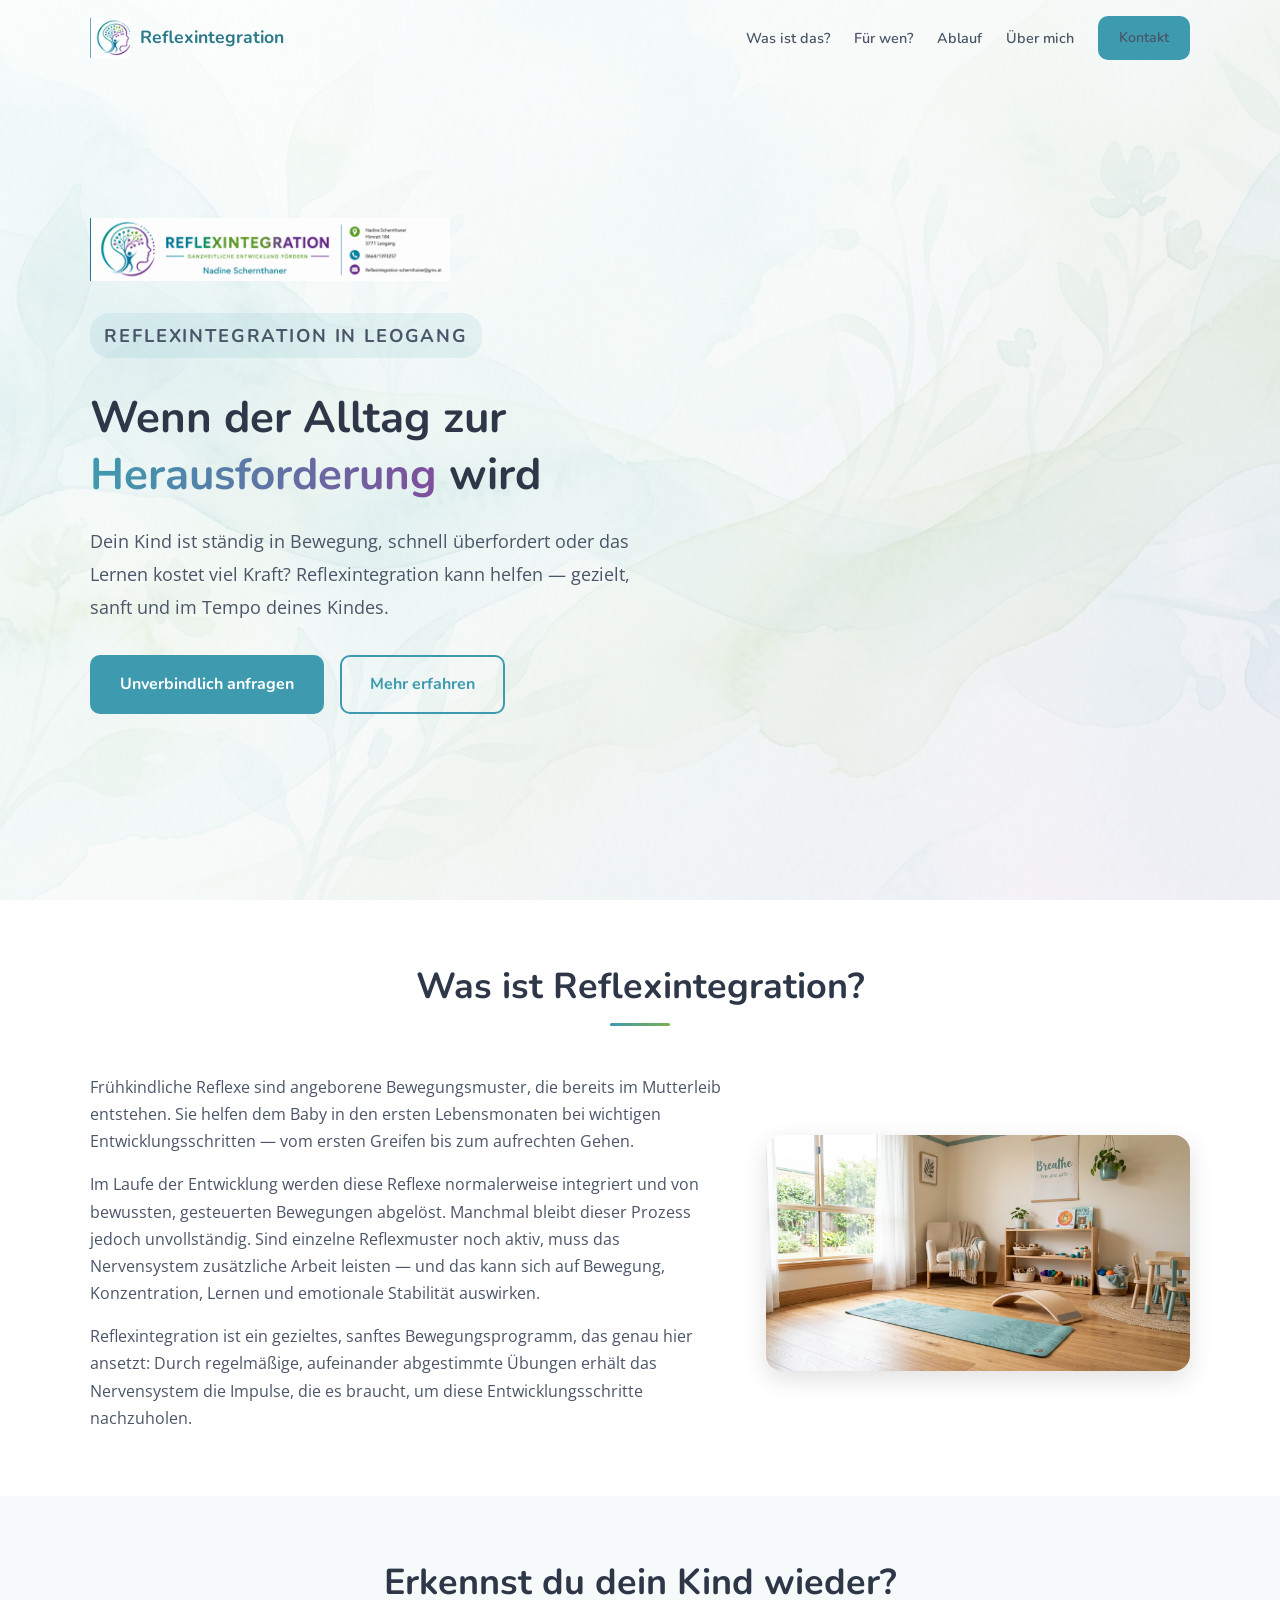
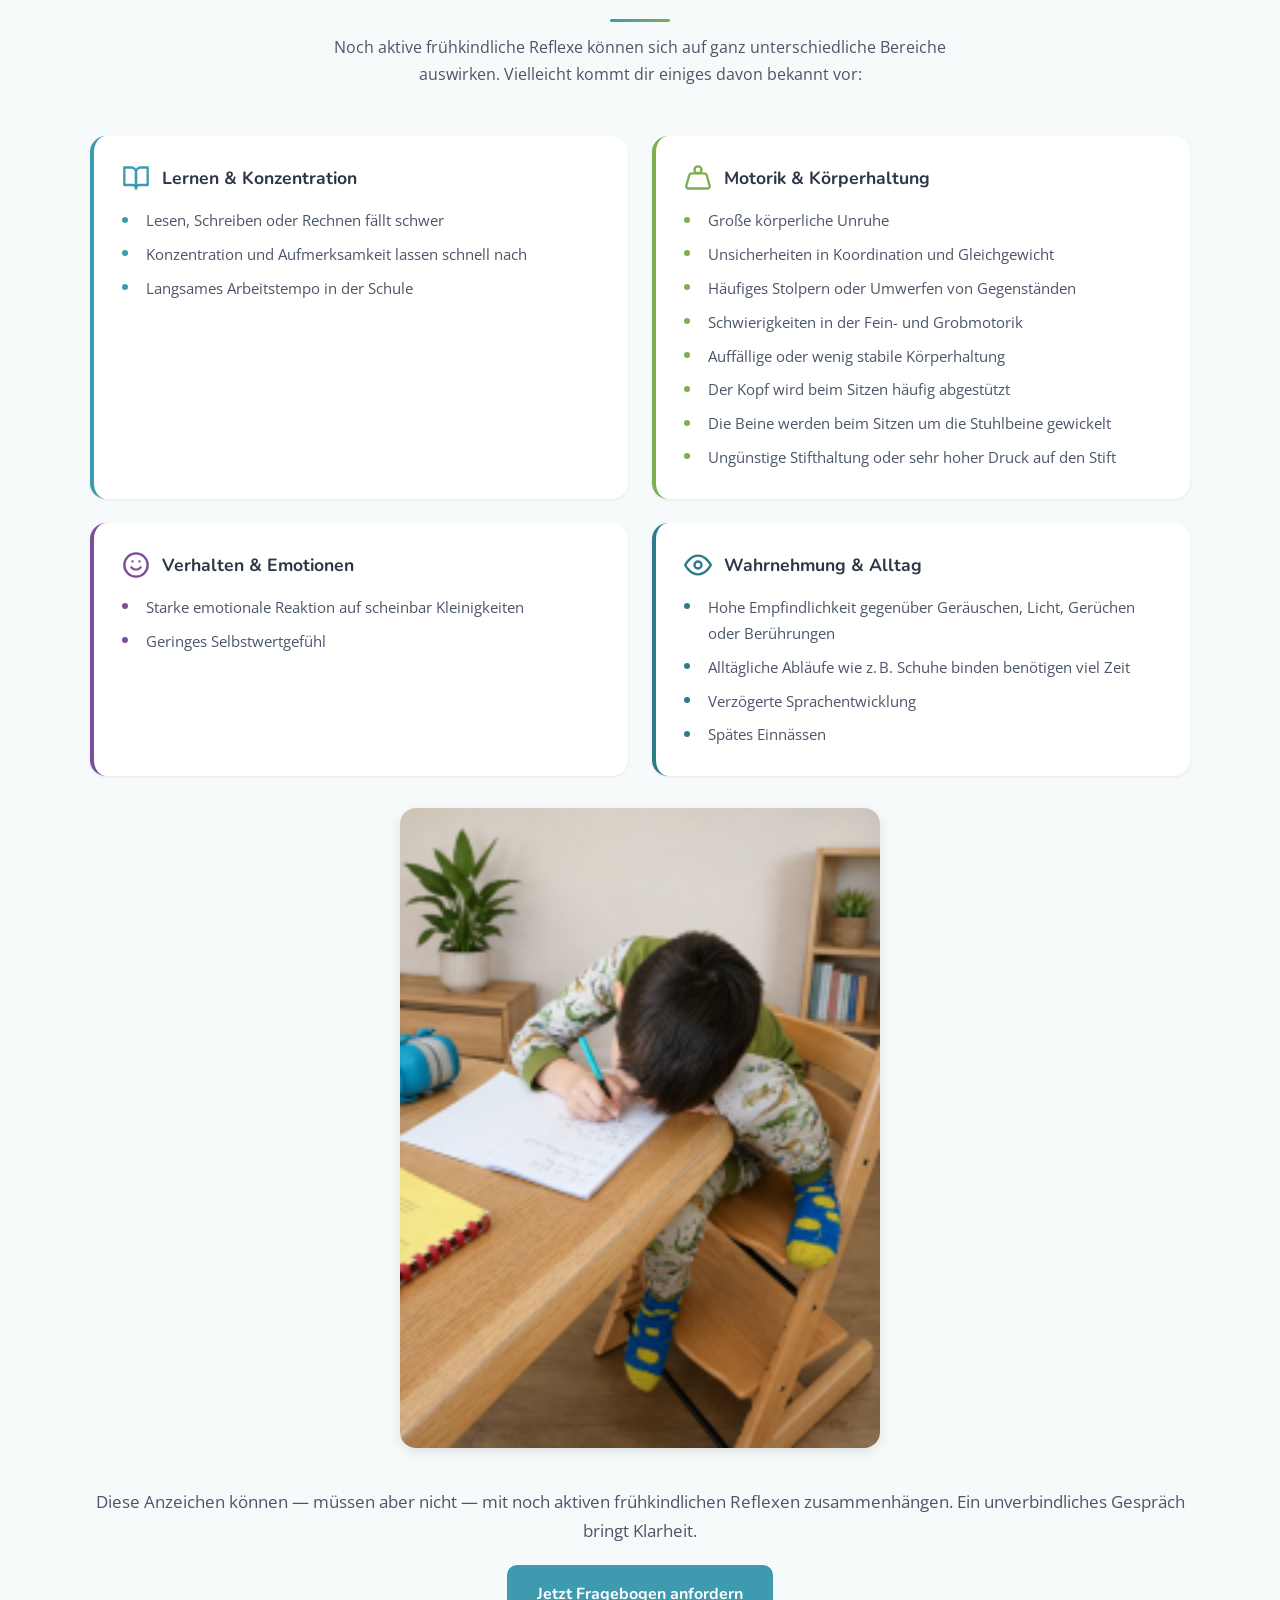
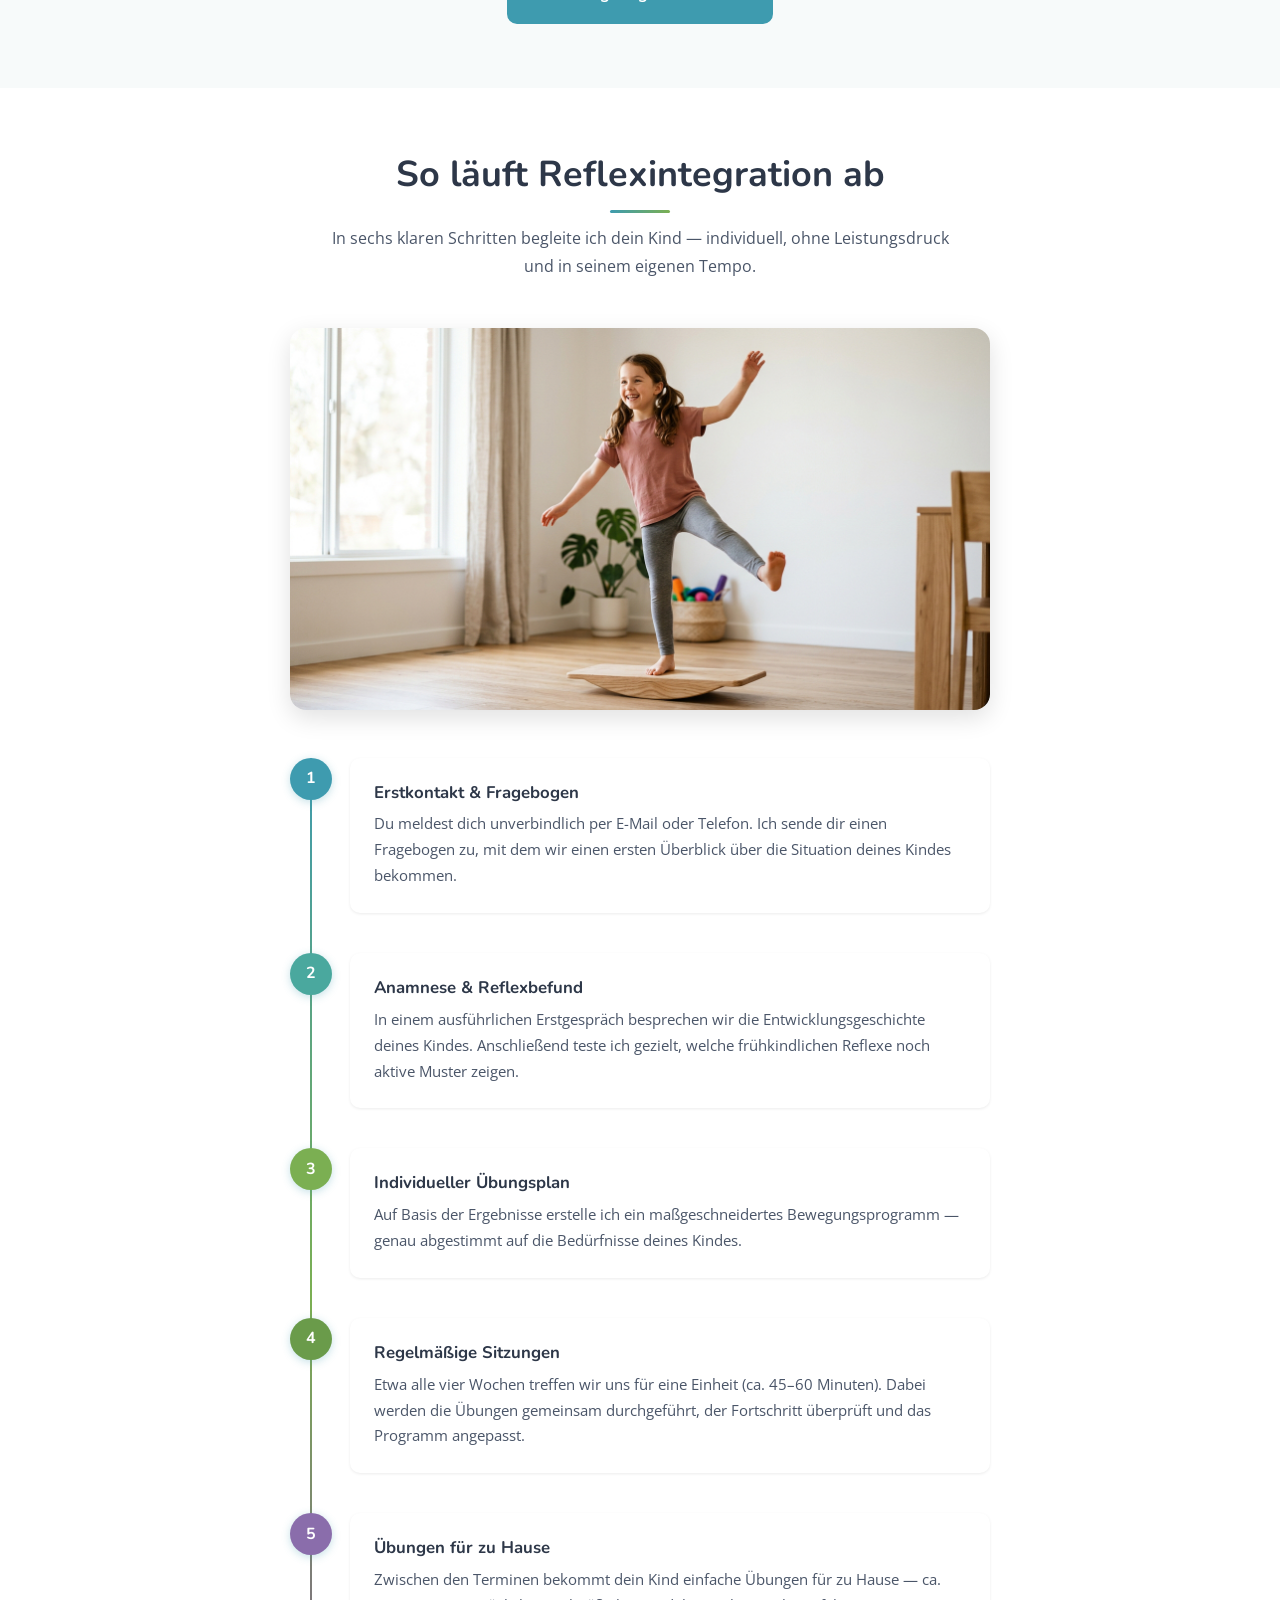
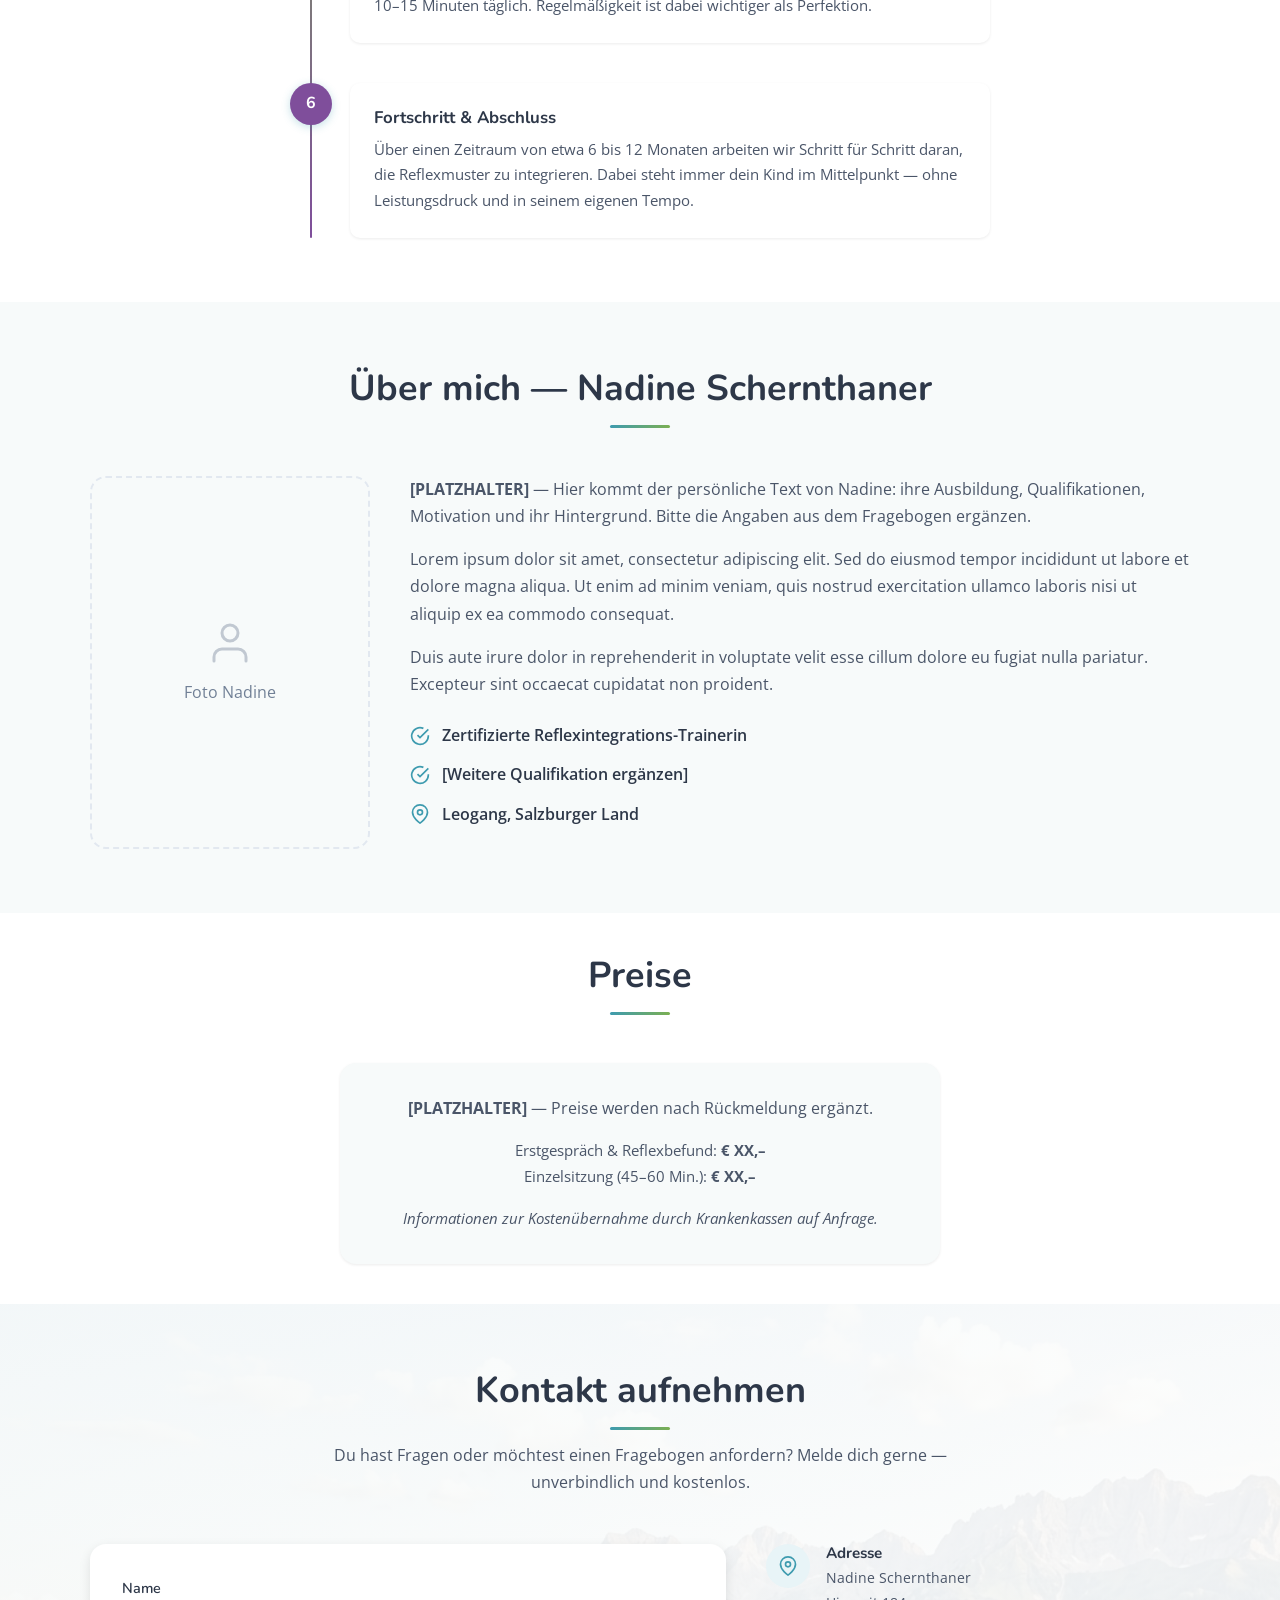
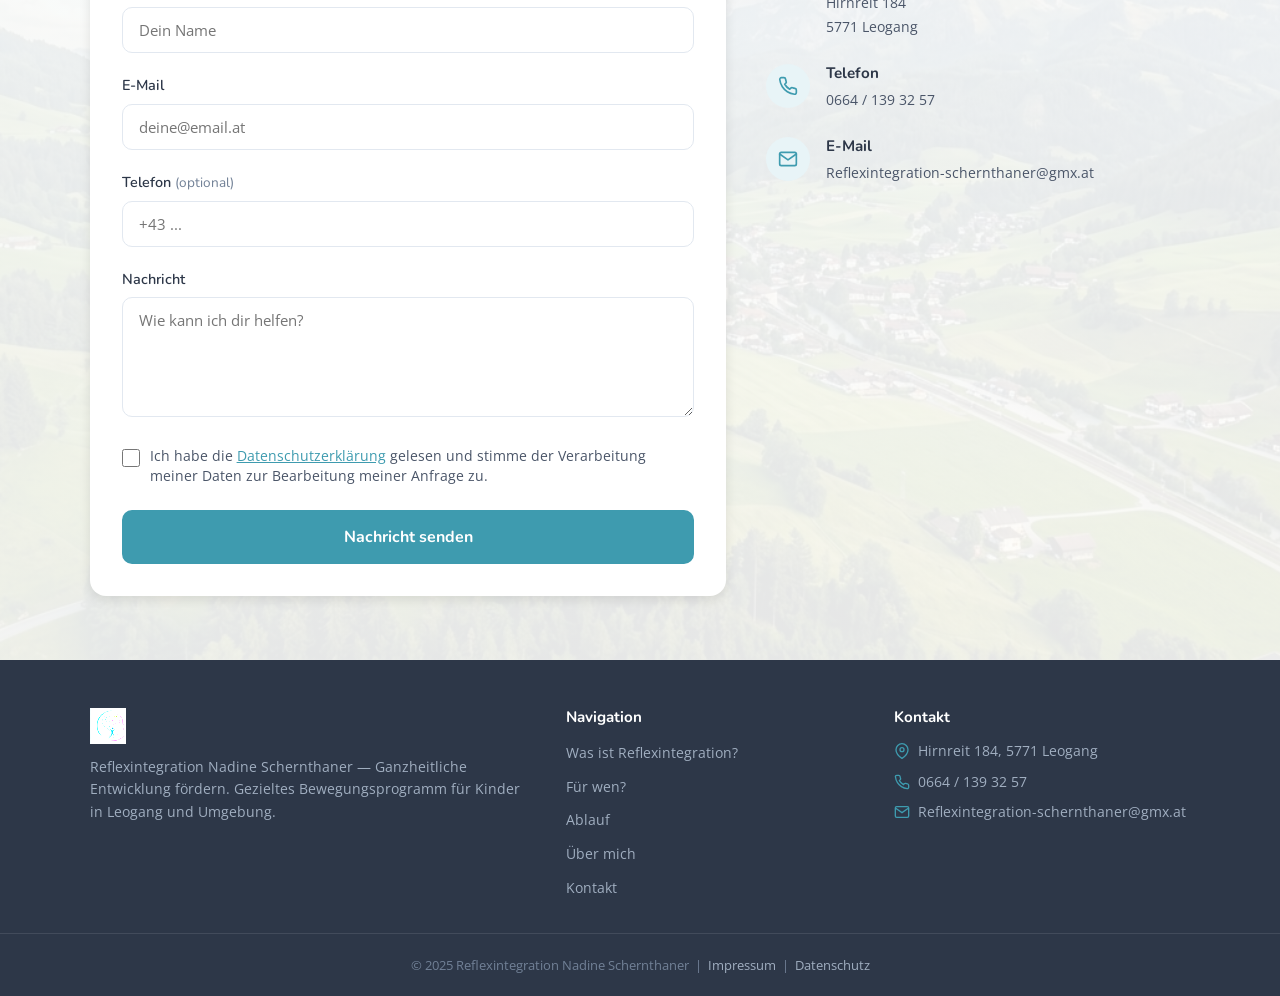
==== index.html @ 43565fc6 "Initial commit: Reflexintegration landing page Static one-page site for Nadine Schernthaner's Reflex" ====
<!DOCTYPE html>
<html lang="de">
<head>
  <meta charset="UTF-8">
  <meta name="viewport" content="width=device-width, initial-scale=1.0">
  <title>Reflexintegration Leogang — Nadine Schernthaner | Ganzheitliche Entwicklung fördern</title>
  <meta name="description" content="Reflexintegration in Leogang bei Nadine Schernthaner. Gezieltes Bewegungsprogramm für Kinder mit Lern- und Konzentrationsschwierigkeiten. Jetzt unverbindlich anfragen.">
  <meta name="robots" content="index, follow">
  <link rel="canonical" href="https://www.reflexintegration-schernthaner.at/">

  <!-- Open Graph -->
  <meta property="og:title" content="Reflexintegration Leogang — Nadine Schernthaner">
  <meta property="og:description" content="Gezieltes Bewegungsprogramm für Kinder mit Lern- und Konzentrationsschwierigkeiten in Leogang, Salzburger Land.">
  <meta property="og:type" content="website">
  <meta property="og:url" content="https://www.reflexintegration-schernthaner.at/">
  <meta property="og:image" content="https://www.reflexintegration-schernthaner.at/images/logo-banner.png">
  <meta property="og:locale" content="de_AT">

  <!-- Favicons -->
  <link rel="icon" type="image/png" sizes="32x32" href="images/favicon-32x32.png">
  <link rel="icon" type="image/png" sizes="16x16" href="images/favicon-16x16.png">
  <link rel="apple-touch-icon" sizes="180x180" href="images/apple-touch-icon.png">

  <!-- Fonts -->
  <link rel="preconnect" href="https://fonts.googleapis.com">
  <link rel="preconnect" href="https://fonts.gstatic.com" crossorigin>
  <link rel="stylesheet" href="https://fonts.googleapis.com/css2?family=Nunito:wght@400;600;700&family=Open+Sans:wght@400;600&display=swap">

  <!-- Styles -->
  <link rel="stylesheet" href="css/styles.css">

  <!-- Schema.org -->
  <script type="application/ld+json">
  {
    "@context": "https://schema.org",
    "@type": "HealthAndBeautyBusiness",
    "name": "Reflexintegration Nadine Schernthaner",
    "description": "Reflexintegration — gezieltes Bewegungsprogramm für Kinder mit Lern- und Konzentrationsschwierigkeiten in Leogang, Salzburger Land.",
    "url": "https://www.reflexintegration-schernthaner.at",
    "telephone": "+436641393257",
    "email": "Reflexintegration-schernthaner@gmx.at",
    "address": {
      "@type": "PostalAddress",
      "streetAddress": "Hirnreit 184",
      "addressLocality": "Leogang",
      "postalCode": "5771",
      "addressCountry": "AT"
    },
    "areaServed": {
      "@type": "GeoCircle",
      "geoMidpoint": {
        "@type": "GeoCoordinates",
        "latitude": 47.4333,
        "longitude": 12.7667
      },
      "geoRadius": "50000"
    },
    "priceRange": "€€"
  }
  </script>
</head>
<body>

  <!-- ======== Navigation ======== -->
  <nav class="navbar" role="navigation" aria-label="Hauptnavigation">
    <div class="container">
      <a href="#" class="nav-brand" aria-label="Startseite">
        <img src="images/logo-icon.png" alt="Reflexintegration Logo" width="40" height="40">
        <span>Reflexintegration</span>
      </a>
      <ul class="nav-links">
        <li><a href="#was-ist-reflexintegration">Was ist das?</a></li>
        <li><a href="#fuer-wen">Für wen?</a></li>
        <li><a href="#ablauf">Ablauf</a></li>
        <li><a href="#ueber-mich">Über mich</a></li>
        <li><a href="#kontakt" class="btn btn-primary" style="padding:0.5rem 1.2rem;font-size:0.88rem;">Kontakt</a></li>
      </ul>
      <button class="nav-toggle" aria-label="Menü öffnen" aria-expanded="false">
        <span></span><span></span><span></span>
      </button>
    </div>
  </nav>

  <!-- Mobile Menu Overlay -->
  <div class="mobile-menu" role="dialog" aria-label="Mobile Navigation">
    <a href="#was-ist-reflexintegration">Was ist Reflexintegration?</a>
    <a href="#fuer-wen">Für wen?</a>
    <a href="#ablauf">Ablauf</a>
    <a href="#ueber-mich">Über mich</a>
    <a href="#kontakt">Kontakt</a>
  </div>

  <!-- ======== Hero ======== -->
  <section class="hero" id="hero" style="background-image:url('images/hero-background.jfif');">
    <div class="container">
      <div class="hero-content">
        <img src="images/logo-banner.png" alt="Reflexintegration Nadine Schernthaner — Ganzheitliche Entwicklung fördern" class="hero-logo" width="360" height="63">
        <p class="hero-tagline">Reflexintegration in Leogang</p>
        <h1>Wenn der Alltag zur <span>Herausforderung</span> wird</h1>
        <p>Dein Kind ist ständig in Bewegung, schnell überfordert oder das Lernen kostet viel Kraft? Reflexintegration kann helfen — gezielt, sanft und im Tempo deines Kindes.</p>
        <div class="hero-buttons">
          <a href="#kontakt" class="btn btn-primary">Unverbindlich anfragen</a>
          <a href="#was-ist-reflexintegration" class="btn btn-outline">Mehr erfahren</a>
        </div>
      </div>
    </div>
  </section>

  <main>

    <!-- ======== Was ist Reflexintegration ======== -->
    <section class="section" id="was-ist-reflexintegration">
      <div class="container">
        <div class="section-header reveal">
          <h2>Was ist Reflexintegration?</h2>
        </div>
        <div class="what-is-grid">
          <div class="what-is-text reveal">
            <p>Frühkindliche Reflexe sind angeborene Bewegungsmuster, die bereits im Mutterleib entstehen. Sie helfen dem Baby in den ersten Lebensmonaten bei wichtigen Entwicklungsschritten — vom ersten Greifen bis zum aufrechten Gehen.</p>
            <p>Im Laufe der Entwicklung werden diese Reflexe normalerweise integriert und von bewussten, gesteuerten Bewegungen abgelöst. Manchmal bleibt dieser Prozess jedoch unvollständig. Sind einzelne Reflexmuster noch aktiv, muss das Nervensystem zusätzliche Arbeit leisten — und das kann sich auf Bewegung, Konzentration, Lernen und emotionale Stabilität auswirken.</p>
            <p>Reflexintegration ist ein gezieltes, sanftes Bewegungsprogramm, das genau hier ansetzt: Durch regelmäßige, aufeinander abgestimmte Übungen erhält das Nervensystem die Impulse, die es braucht, um diese Entwicklungsschritte nachzuholen.</p>
          </div>
          <div class="what-is-image reveal">
            <img src="images/what-is-rit.jfif" alt="Helle, ruhige Therapieumgebung — Reflexintegration unterstützt die kindliche Entwicklung durch gezielte Bewegungsübungen" loading="lazy">
          </div>
        </div>
      </div>
    </section>

    <!-- ======== Für wen ======== -->
    <section class="section section-alt" id="fuer-wen">
      <div class="container">
        <div class="section-header reveal">
          <h2>Erkennst du dein Kind wieder?</h2>
          <p>Noch aktive frühkindliche Reflexe können sich auf ganz unterschiedliche Bereiche auswirken. Vielleicht kommt dir einiges davon bekannt vor:</p>
        </div>

        <div class="symptom-categories">

          <!-- Lernen & Konzentration -->
          <div class="symptom-card reveal">
            <div class="symptom-card-header">
              <svg viewBox="0 0 24 24" fill="none" stroke="currentColor" stroke-width="2" stroke-linecap="round" stroke-linejoin="round" style="color:var(--clr-teal)"><path d="M2 3h6a4 4 0 0 1 4 4v14a3 3 0 0 0-3-3H2z"/><path d="M22 3h-6a4 4 0 0 0-4 4v14a3 3 0 0 1 3-3h7z"/></svg>
              <h3>Lernen &amp; Konzentration</h3>
            </div>
            <ul class="symptom-list">
              <li>Lesen, Schreiben oder Rechnen fällt schwer</li>
              <li>Konzentration und Aufmerksamkeit lassen schnell nach</li>
              <li>Langsames Arbeitstempo in der Schule</li>
            </ul>
          </div>

          <!-- Motorik & Körperhaltung -->
          <div class="symptom-card reveal">
            <div class="symptom-card-header">
              <svg viewBox="0 0 24 24" fill="none" stroke="currentColor" stroke-width="2" stroke-linecap="round" stroke-linejoin="round" style="color:var(--clr-green)"><circle cx="12" cy="5" r="3"/><path d="M6.5 8a2 2 0 0 0-1.905 1.46L2.1 18.23A2 2 0 0 0 4 21h16a2 2 0 0 0 1.9-2.77l-2.49-8.77A2 2 0 0 0 17.5 8z"/></svg>
              <h3>Motorik &amp; Körperhaltung</h3>
            </div>
            <ul class="symptom-list">
              <li>Große körperliche Unruhe</li>
              <li>Unsicherheiten in Koordination und Gleichgewicht</li>
              <li>Häufiges Stolpern oder Umwerfen von Gegenständen</li>
              <li>Schwierigkeiten in der Fein- und Grobmotorik</li>
              <li>Auffällige oder wenig stabile Körperhaltung</li>
              <li>Der Kopf wird beim Sitzen häufig abgestützt</li>
              <li>Die Beine werden beim Sitzen um die Stuhlbeine gewickelt</li>
              <li>Ungünstige Stifthaltung oder sehr hoher Druck auf den Stift</li>
            </ul>
          </div>

          <!-- Verhalten & Emotionen -->
          <div class="symptom-card reveal">
            <div class="symptom-card-header">
              <svg viewBox="0 0 24 24" fill="none" stroke="currentColor" stroke-width="2" stroke-linecap="round" stroke-linejoin="round" style="color:var(--clr-purple)"><circle cx="12" cy="12" r="10"/><path d="M8 14s1.5 2 4 2 4-2 4-2"/><line x1="9" y1="9" x2="9.01" y2="9"/><line x1="15" y1="9" x2="15.01" y2="9"/></svg>
              <h3>Verhalten &amp; Emotionen</h3>
            </div>
            <ul class="symptom-list">
              <li>Starke emotionale Reaktion auf scheinbar Kleinigkeiten</li>
              <li>Geringes Selbstwertgefühl</li>
            </ul>
          </div>

          <!-- Wahrnehmung & Alltag -->
          <div class="symptom-card reveal">
            <div class="symptom-card-header">
              <svg viewBox="0 0 24 24" fill="none" stroke="currentColor" stroke-width="2" stroke-linecap="round" stroke-linejoin="round" style="color:var(--clr-teal-dark)"><path d="M1 12s4-8 11-8 11 8 11 8-4 8-11 8-11-8-11-8z"/><circle cx="12" cy="12" r="3"/></svg>
              <h3>Wahrnehmung &amp; Alltag</h3>
            </div>
            <ul class="symptom-list">
              <li>Hohe Empfindlichkeit gegenüber Geräuschen, Licht, Gerüchen oder Berührungen</li>
              <li>Alltägliche Abläufe wie z.&thinsp;B. Schuhe binden benötigen viel Zeit</li>
              <li>Verzögerte Sprachentwicklung</li>
              <li>Spätes Einnässen</li>
            </ul>
          </div>

        </div>

        <div class="fuer-wen-image reveal">
          <img src="images/kind-schreibtisch-konzentration.png" alt="Kind beugt sich tief über die Schulaufgaben am Schreibtisch — mögliches Zeichen für noch aktive frühkindliche Reflexe" width="480" height="640" loading="lazy">
        </div>

        <div class="fuer-wen-cta reveal">
          <p>Diese Anzeichen können — müssen aber nicht — mit noch aktiven frühkindlichen Reflexen zusammenhängen. Ein unverbindliches Gespräch bringt Klarheit.</p>
          <a href="#kontakt" class="btn btn-primary">Jetzt Fragebogen anfordern</a>
        </div>

      </div>
    </section>

    <!-- ======== Ablauf ======== -->
    <section class="section" id="ablauf">
      <div class="container">
        <div class="section-header reveal">
          <h2>So läuft Reflexintegration ab</h2>
          <p>In sechs klaren Schritten begleite ich dein Kind — individuell, ohne Leistungsdruck und in seinem eigenen Tempo.</p>
        </div>

        <div class="ablauf-image reveal">
          <img src="images/process.jfif" alt="Kind bei einer Bewegungsübung — Reflexintegration arbeitet mit gezielten, sanften Übungen" loading="lazy">
        </div>

        <div class="timeline">

          <div class="timeline-step reveal">
            <div class="timeline-number">1</div>
            <div class="timeline-content">
              <h3>Erstkontakt &amp; Fragebogen</h3>
              <p>Du meldest dich unverbindlich per E-Mail oder Telefon. Ich sende dir einen Fragebogen zu, mit dem wir einen ersten Überblick über die Situation deines Kindes bekommen.</p>
            </div>
          </div>

          <div class="timeline-step reveal">
            <div class="timeline-number">2</div>
            <div class="timeline-content">
              <h3>Anamnese &amp; Reflexbefund</h3>
              <p>In einem ausführlichen Erstgespräch besprechen wir die Entwicklungsgeschichte deines Kindes. Anschließend teste ich gezielt, welche frühkindlichen Reflexe noch aktive Muster zeigen.</p>
            </div>
          </div>

          <div class="timeline-step reveal">
            <div class="timeline-number">3</div>
            <div class="timeline-content">
              <h3>Individueller Übungsplan</h3>
              <p>Auf Basis der Ergebnisse erstelle ich ein maßgeschneidertes Bewegungsprogramm — genau abgestimmt auf die Bedürfnisse deines Kindes.</p>
            </div>
          </div>

          <div class="timeline-step reveal">
            <div class="timeline-number">4</div>
            <div class="timeline-content">
              <h3>Regelmäßige Sitzungen</h3>
              <p>Etwa alle vier Wochen treffen wir uns für eine Einheit (ca. 45–60 Minuten). Dabei werden die Übungen gemeinsam durchgeführt, der Fortschritt überprüft und das Programm angepasst.</p>
            </div>
          </div>

          <div class="timeline-step reveal">
            <div class="timeline-number">5</div>
            <div class="timeline-content">
              <h3>Übungen für zu Hause</h3>
              <p>Zwischen den Terminen bekommt dein Kind einfache Übungen für zu Hause — ca. 10–15 Minuten täglich. Regelmäßigkeit ist dabei wichtiger als Perfektion.</p>
            </div>
          </div>

          <div class="timeline-step reveal">
            <div class="timeline-number">6</div>
            <div class="timeline-content">
              <h3>Fortschritt &amp; Abschluss</h3>
              <p>Über einen Zeitraum von etwa 6 bis 12 Monaten arbeiten wir Schritt für Schritt daran, die Reflexmuster zu integrieren. Dabei steht immer dein Kind im Mittelpunkt — ohne Leistungsdruck und in seinem eigenen Tempo.</p>
            </div>
          </div>

        </div>
      </div>
    </section>

    <!-- ======== Über mich ======== -->
    <section class="section section-alt" id="ueber-mich">
      <div class="container">
        <div class="section-header reveal">
          <h2>Über mich — Nadine Schernthaner</h2>
        </div>
        <div class="about-grid">
          <div class="about-photo-placeholder reveal">
            <svg viewBox="0 0 24 24" fill="none" stroke="currentColor" stroke-width="1.5" stroke-linecap="round" stroke-linejoin="round"><path d="M20 21v-2a4 4 0 0 0-4-4H8a4 4 0 0 0-4 4v2"/><circle cx="12" cy="7" r="4"/></svg>
            <span>Foto Nadine</span>
          </div>
          <div class="about-text reveal">
            <p><strong>[PLATZHALTER]</strong> — Hier kommt der persönliche Text von Nadine: ihre Ausbildung, Qualifikationen, Motivation und ihr Hintergrund. Bitte die Angaben aus dem Fragebogen ergänzen.</p>
            <p>Lorem ipsum dolor sit amet, consectetur adipiscing elit. Sed do eiusmod tempor incididunt ut labore et dolore magna aliqua. Ut enim ad minim veniam, quis nostrud exercitation ullamco laboris nisi ut aliquip ex ea commodo consequat.</p>
            <p>Duis aute irure dolor in reprehenderit in voluptate velit esse cillum dolore eu fugiat nulla pariatur. Excepteur sint occaecat cupidatat non proident.</p>
            <ul class="about-credentials">
              <li>
                <svg viewBox="0 0 24 24" fill="none" stroke="currentColor" stroke-width="2"><path d="M22 11.08V12a10 10 0 1 1-5.93-9.14"/><polyline points="22 4 12 14.01 9 11.01"/></svg>
                Zertifizierte Reflexintegrations-Trainerin
              </li>
              <li>
                <svg viewBox="0 0 24 24" fill="none" stroke="currentColor" stroke-width="2"><path d="M22 11.08V12a10 10 0 1 1-5.93-9.14"/><polyline points="22 4 12 14.01 9 11.01"/></svg>
                [Weitere Qualifikation ergänzen]
              </li>
              <li>
                <svg viewBox="0 0 24 24" fill="none" stroke="currentColor" stroke-width="2"><path d="M21 10c0 7-9 13-9 13s-9-6-9-13a9 9 0 0 1 18 0z"/><circle cx="12" cy="10" r="3"/></svg>
                Leogang, Salzburger Land
              </li>
            </ul>
          </div>
        </div>
      </div>
    </section>

    <!-- ======== Preise ======== -->
    <section class="section" id="preise" style="padding:2.5rem 0;">
      <div class="container">
        <div class="section-header reveal">
          <h2>Preise</h2>
        </div>
        <div style="max-width:600px;margin:0 auto;text-align:center;" class="reveal">
          <div style="background:var(--clr-bg-alt);border-radius:var(--radius-lg);padding:2rem;box-shadow:var(--shadow-sm);">
            <p style="color:var(--clr-text-muted);margin-bottom:1rem;"><strong>[PLATZHALTER]</strong> — Preise werden nach Rückmeldung ergänzt.</p>
            <p style="color:var(--clr-text-muted);font-size:0.95rem;">Erstgespräch &amp; Reflexbefund: <strong>€ XX,–</strong></p>
            <p style="color:var(--clr-text-muted);font-size:0.95rem;">Einzelsitzung (45–60 Min.): <strong>€ XX,–</strong></p>
            <p style="color:var(--clr-text-muted);font-size:0.95rem;margin-top:1rem;font-style:italic;">Informationen zur Kostenübernahme durch Krankenkassen auf Anfrage.</p>
          </div>
        </div>
      </div>
    </section>

    <!-- ======== Kontakt ======== -->
    <section class="section contact-section" id="kontakt">
      <div class="container">
        <div class="section-header reveal">
          <h2>Kontakt aufnehmen</h2>
          <p>Du hast Fragen oder möchtest einen Fragebogen anfordern? Melde dich gerne — unverbindlich und kostenlos.</p>
        </div>

        <div class="contact-grid">

          <!-- Form -->
          <form id="contact-form" class="contact-form reveal" novalidate>
            <input type="hidden" name="access_key" value="DEIN_ACCESS_KEY_HIER">
            <input type="hidden" name="subject" value="Neue Anfrage über die Website">
            <input type="hidden" name="from_name" value="Reflexintegration Website">
            <input type="checkbox" name="botcheck" style="display:none;">

            <div class="form-group">
              <label for="name">Name</label>
              <input type="text" id="name" name="name" required autocomplete="name" placeholder="Dein Name">
              <div class="error-message"></div>
            </div>

            <div class="form-group">
              <label for="email">E-Mail</label>
              <input type="email" id="email" name="email" required autocomplete="email" placeholder="deine@email.at">
              <div class="error-message"></div>
            </div>

            <div class="form-group">
              <label for="phone">Telefon <span class="optional">(optional)</span></label>
              <input type="tel" id="phone" name="phone" autocomplete="tel" placeholder="+43 ...">
            </div>

            <div class="form-group">
              <label for="message">Nachricht</label>
              <textarea id="message" name="message" required placeholder="Wie kann ich dir helfen?"></textarea>
              <div class="error-message"></div>
            </div>

            <div class="form-checkbox">
              <input type="checkbox" id="consent" name="consent" required>
              <label for="consent">Ich habe die <a href="datenschutz.html" target="_blank">Datenschutzerklärung</a> gelesen und stimme der Verarbeitung meiner Daten zur Bearbeitung meiner Anfrage zu.</label>
            </div>

            <button type="submit" class="btn btn-primary" style="width:100%;justify-content:center;">Nachricht senden</button>
            <div id="form-status" class="form-status"></div>
          </form>

          <!-- Contact Info -->
          <div class="contact-info reveal">
            <div class="contact-info-item">
              <div class="contact-info-icon">
                <svg viewBox="0 0 24 24" fill="none" stroke="currentColor" stroke-width="2" stroke-linecap="round" stroke-linejoin="round"><path d="M21 10c0 7-9 13-9 13s-9-6-9-13a9 9 0 0 1 18 0z"/><circle cx="12" cy="10" r="3"/></svg>
              </div>
              <div>
                <h4>Adresse</h4>
                <p>Nadine Schernthaner<br>Hirnreit 184<br>5771 Leogang</p>
              </div>
            </div>

            <div class="contact-info-item">
              <div class="contact-info-icon">
                <svg viewBox="0 0 24 24" fill="none" stroke="currentColor" stroke-width="2" stroke-linecap="round" stroke-linejoin="round"><path d="M22 16.92v3a2 2 0 0 1-2.18 2 19.79 19.79 0 0 1-8.63-3.07 19.5 19.5 0 0 1-6-6A19.79 19.79 0 0 1 2.12 4.18 2 2 0 0 1 4.11 2h3a2 2 0 0 1 2 1.72c.127.96.361 1.903.7 2.81a2 2 0 0 1-.45 2.11L8.09 9.91a16 16 0 0 0 6 6l1.27-1.27a2 2 0 0 1 2.11-.45c.907.339 1.85.573 2.81.7A2 2 0 0 1 22 16.92z"/></svg>
              </div>
              <div>
                <h4>Telefon</h4>
                <a href="tel:+436641393257">0664 / 139 32 57</a>
              </div>
            </div>

            <div class="contact-info-item">
              <div class="contact-info-icon">
                <svg viewBox="0 0 24 24" fill="none" stroke="currentColor" stroke-width="2" stroke-linecap="round" stroke-linejoin="round"><path d="M4 4h16c1.1 0 2 .9 2 2v12c0 1.1-.9 2-2 2H4c-1.1 0-2-.9-2-2V6c0-1.1.9-2 2-2z"/><polyline points="22,6 12,13 2,6"/></svg>
              </div>
              <div>
                <h4>E-Mail</h4>
                <a href="mailto:Reflexintegration-schernthaner@gmx.at">Reflexintegration-schernthaner@gmx.at</a>
              </div>
            </div>
          </div>

        </div>
      </div>
    </section>

  </main>

  <!-- ======== Footer ======== -->
  <footer class="site-footer">
    <div class="container">
      <div class="footer-grid">

        <div class="footer-brand">
          <img src="images/logo-icon.png" alt="Reflexintegration Logo" width="36" height="36">
          <p>Reflexintegration Nadine Schernthaner — Ganzheitliche Entwicklung fördern. Gezieltes Bewegungsprogramm für Kinder in Leogang und Umgebung.</p>
        </div>

        <div class="footer-col">
          <h4>Navigation</h4>
          <ul class="footer-links">
            <li><a href="#was-ist-reflexintegration">Was ist Reflexintegration?</a></li>
            <li><a href="#fuer-wen">Für wen?</a></li>
            <li><a href="#ablauf">Ablauf</a></li>
            <li><a href="#ueber-mich">Über mich</a></li>
            <li><a href="#kontakt">Kontakt</a></li>
          </ul>
        </div>

        <div class="footer-col">
          <h4>Kontakt</h4>
          <div class="footer-contact-item">
            <svg viewBox="0 0 24 24" fill="none" stroke="currentColor" stroke-width="2"><path d="M21 10c0 7-9 13-9 13s-9-6-9-13a9 9 0 0 1 18 0z"/><circle cx="12" cy="10" r="3"/></svg>
            Hirnreit 184, 5771 Leogang
          </div>
          <div class="footer-contact-item">
            <svg viewBox="0 0 24 24" fill="none" stroke="currentColor" stroke-width="2"><path d="M22 16.92v3a2 2 0 0 1-2.18 2 19.79 19.79 0 0 1-8.63-3.07 19.5 19.5 0 0 1-6-6A19.79 19.79 0 0 1 2.12 4.18 2 2 0 0 1 4.11 2h3a2 2 0 0 1 2 1.72c.127.96.361 1.903.7 2.81a2 2 0 0 1-.45 2.11L8.09 9.91a16 16 0 0 0 6 6l1.27-1.27a2 2 0 0 1 2.11-.45c.907.339 1.85.573 2.81.7A2 2 0 0 1 22 16.92z"/></svg>
            0664 / 139 32 57
          </div>
          <div class="footer-contact-item">
            <svg viewBox="0 0 24 24" fill="none" stroke="currentColor" stroke-width="2"><path d="M4 4h16c1.1 0 2 .9 2 2v12c0 1.1-.9 2-2 2H4c-1.1 0-2-.9-2-2V6c0-1.1.9-2 2-2z"/><polyline points="22,6 12,13 2,6"/></svg>
            Reflexintegration-schernthaner@gmx.at
          </div>
        </div>

      </div>
    </div>
    <div class="footer-bottom">
      <div class="container">
        &copy; 2025 Reflexintegration Nadine Schernthaner &nbsp;|&nbsp;
        <a href="impressum.html">Impressum</a> &nbsp;|&nbsp;
        <a href="datenschutz.html">Datenschutz</a>
      </div>
    </div>
  </footer>

  <script src="js/main.js"></script>
</body>
</html>
---- css/styles.css ----
/* ============================================
   Reflexintegration — Nadine Schernthaner
   Mobile-first responsive stylesheet
   ============================================ */

:root {
  --clr-teal: #3e9baf;
  --clr-teal-dark: #2d7a8a;
  --clr-teal-light: #e8f4f7;
  --clr-green: #7baf52;
  --clr-green-dark: #5f8c3e;
  --clr-green-light: #f0f7e8;
  --clr-purple: #7f4e9b;
  --clr-purple-light: #f3edf7;

  --clr-text: #2d3748;
  --clr-text-muted: #4a5568;
  --clr-text-light: #718096;
  --clr-bg: #ffffff;
  --clr-bg-alt: #f7fafa;
  --clr-bg-warm: #fdfaf6;
  --clr-border: #e2e8f0;

  --ff-heading: 'Nunito', sans-serif;
  --ff-body: 'Open Sans', sans-serif;

  --shadow-sm: 0 1px 3px rgba(0,0,0,0.08);
  --shadow-md: 0 4px 12px rgba(0,0,0,0.1);
  --shadow-lg: 0 8px 24px rgba(0,0,0,0.12);

  --radius: 10px;
  --radius-lg: 16px;
  --transition: 0.3s ease;
}

*,
*::before,
*::after {
  box-sizing: border-box;
  margin: 0;
  padding: 0;
}

html {
  scroll-behavior: smooth;
  scroll-padding-top: 72px;
}

body {
  font-family: var(--ff-body);
  font-size: 1rem;
  line-height: 1.7;
  color: var(--clr-text);
  background: var(--clr-bg);
  -webkit-font-smoothing: antialiased;
}

img {
  max-width: 100%;
  height: auto;
  display: block;
}

a {
  color: var(--clr-teal);
  text-decoration: none;
  transition: color var(--transition);
}

a:hover {
  color: var(--clr-teal-dark);
}

h1, h2, h3, h4 {
  font-family: var(--ff-heading);
  font-weight: 700;
  line-height: 1.3;
  color: var(--clr-text);
}

h1 { font-size: clamp(1.75rem, 4vw, 2.75rem); }
h2 { font-size: clamp(1.5rem, 3vw, 2.25rem); }
h3 { font-size: clamp(1.15rem, 2vw, 1.5rem); }

.container {
  width: 100%;
  max-width: 1140px;
  margin: 0 auto;
  padding: 0 1.25rem;
}

.section {
  padding: 4rem 0;
}

.section-alt {
  background: var(--clr-bg-alt);
}

.section-header {
  text-align: center;
  margin-bottom: 3rem;
}

.section-header h2 {
  margin-bottom: 0.75rem;
  position: relative;
}

.section-header h2::after {
  content: '';
  display: block;
  width: 60px;
  height: 3px;
  background: linear-gradient(90deg, var(--clr-teal), var(--clr-green));
  border-radius: 2px;
  margin: 0.75rem auto 0;
}

.section-header p {
  color: var(--clr-text-muted);
  max-width: 640px;
  margin: 0 auto;
}

/* ---- Buttons ---- */

.btn {
  display: inline-flex;
  align-items: center;
  gap: 0.5rem;
  padding: 0.85rem 1.75rem;
  border-radius: var(--radius);
  font-family: var(--ff-heading);
  font-weight: 700;
  font-size: 1rem;
  border: 2px solid transparent;
  cursor: pointer;
  transition: all var(--transition);
  text-decoration: none;
}

.btn-primary {
  background: var(--clr-teal);
  color: #fff;
  border-color: var(--clr-teal);
}

.btn-primary:hover {
  background: var(--clr-teal-dark);
  border-color: var(--clr-teal-dark);
  color: #fff;
  transform: translateY(-2px);
  box-shadow: var(--shadow-md);
}

.btn-outline {
  background: transparent;
  color: var(--clr-teal);
  border-color: var(--clr-teal);
}

.btn-outline:hover {
  background: var(--clr-teal);
  color: #fff;
  transform: translateY(-2px);
}

.btn-white {
  background: #fff;
  color: var(--clr-teal);
  border-color: #fff;
}

.btn-white:hover {
  background: var(--clr-teal-light);
  border-color: var(--clr-teal-light);
  color: var(--clr-teal-dark);
  transform: translateY(-2px);
}

/* ---- Navigation ---- */

.navbar {
  position: fixed;
  top: 0;
  left: 0;
  width: 100%;
  z-index: 1000;
  padding: 1rem 0;
  transition: all var(--transition);
  background: transparent;
}

.navbar.scrolled {
  background: rgba(255, 255, 255, 0.97);
  box-shadow: var(--shadow-sm);
  padding: 0.6rem 0;
  backdrop-filter: blur(8px);
}

.navbar .container {
  display: flex;
  align-items: center;
  justify-content: space-between;
}

.nav-brand {
  display: flex;
  align-items: center;
  gap: 0.6rem;
  text-decoration: none;
}

.nav-brand img {
  height: 40px;
  width: auto;
}

.nav-brand span {
  font-family: var(--ff-heading);
  font-weight: 700;
  font-size: 1.1rem;
  color: var(--clr-teal-dark);
  transition: color var(--transition);
}

.nav-links {
  display: none;
  list-style: none;
  gap: 1.5rem;
  align-items: center;
}

.nav-links a {
  font-family: var(--ff-heading);
  font-weight: 600;
  font-size: 0.9rem;
  color: var(--clr-text-muted);
  padding: 0.4rem 0;
  position: relative;
}

.nav-links a::after {
  content: '';
  position: absolute;
  bottom: 0;
  left: 0;
  width: 0;
  height: 2px;
  background: var(--clr-teal);
  transition: width var(--transition);
}

.nav-links a:hover,
.nav-links a.active {
  color: var(--clr-teal);
}

.nav-links a:hover::after,
.nav-links a.active::after {
  width: 100%;
}

.nav-toggle {
  display: flex;
  flex-direction: column;
  gap: 5px;
  background: none;
  border: none;
  cursor: pointer;
  padding: 4px;
}

.nav-toggle span {
  display: block;
  width: 24px;
  height: 2px;
  background: var(--clr-text);
  border-radius: 2px;
  transition: all var(--transition);
}

.nav-toggle.open span:nth-child(1) {
  transform: translateY(7px) rotate(45deg);
}

.nav-toggle.open span:nth-child(2) {
  opacity: 0;
}

.nav-toggle.open span:nth-child(3) {
  transform: translateY(-7px) rotate(-45deg);
}

.mobile-menu {
  display: none;
  position: fixed;
  top: 0;
  left: 0;
  width: 100%;
  height: 100vh;
  background: rgba(255,255,255,0.98);
  backdrop-filter: blur(12px);
  z-index: 999;
  flex-direction: column;
  align-items: center;
  justify-content: center;
  gap: 2rem;
}

.mobile-menu.open {
  display: flex;
}

.mobile-menu a {
  font-family: var(--ff-heading);
  font-size: 1.35rem;
  font-weight: 700;
  color: var(--clr-text);
}

.mobile-menu a:hover {
  color: var(--clr-teal);
}

/* ---- Hero ---- */

.hero {
  min-height: 100vh;
  display: flex;
  align-items: center;
  position: relative;
  overflow: hidden;
  background: linear-gradient(135deg, var(--clr-teal-light) 0%, #f0f7f4 40%, var(--clr-purple-light) 100%);
  background-size: cover;
  background-position: center;
}

.hero[style*="background-image"] {
  background-blend-mode: normal;
  background: none;
  background-image: inherit;
  background-size: cover;
  background-position: center;
}

.hero[style*="background-image"]::before {
  content: '';
  position: absolute;
  inset: 0;
  background: linear-gradient(135deg, rgba(255,255,255,0.88) 0%, rgba(247,250,250,0.82) 50%, rgba(243,237,247,0.78) 100%);
  pointer-events: none;
  z-index: 0;
}

.hero::after {
  content: none;
}

.hero .container {
  position: relative;
  z-index: 1;
  padding-top: 6rem;
  padding-bottom: 4rem;
}

.hero-content {
  max-width: 640px;
}

.hero-tagline {
  display: inline-block;
  font-family: var(--ff-heading);
  font-weight: 700;
  font-size: 0.85rem;
  text-transform: uppercase;
  letter-spacing: 0.1em;
  color: var(--clr-teal);
  margin-bottom: 1rem;
  padding: 0.35rem 0.9rem;
  background: rgba(62,155,175,0.1);
  border-radius: 20px;
}

.hero h1 {
  margin-bottom: 1.25rem;
}

.hero h1 span {
  background: linear-gradient(90deg, var(--clr-teal), var(--clr-purple));
  -webkit-background-clip: text;
  -webkit-text-fill-color: transparent;
  background-clip: text;
}

.hero p {
  font-size: 1.15rem;
  color: var(--clr-text-muted);
  margin-bottom: 2rem;
  line-height: 1.8;
}

.hero-buttons {
  display: flex;
  flex-wrap: wrap;
  gap: 1rem;
}

.hero-logo {
  margin-bottom: 2rem;
  max-width: 360px;
}

/* ---- Was ist Reflexintegration ---- */

.what-is-grid {
  display: grid;
  gap: 2.5rem;
  align-items: center;
}

.what-is-text p {
  margin-bottom: 1rem;
  color: var(--clr-text-muted);
}

.what-is-text p:last-child {
  margin-bottom: 0;
}

.what-is-image {
  border-radius: var(--radius-lg);
  overflow: hidden;
  box-shadow: var(--shadow-lg);
}

.what-is-image img {
  width: 100%;
  height: 100%;
  object-fit: cover;
}

/* ---- Für wen ---- */

.symptom-categories {
  display: grid;
  gap: 1.5rem;
}

.symptom-card {
  background: #fff;
  border-radius: var(--radius-lg);
  padding: 1.75rem;
  box-shadow: var(--shadow-sm);
  border-left: 4px solid var(--clr-teal);
  transition: all var(--transition);
}

.symptom-card:hover {
  box-shadow: var(--shadow-md);
  transform: translateY(-2px);
}

.symptom-card:nth-child(2) {
  border-left-color: var(--clr-green);
}

.symptom-card:nth-child(3) {
  border-left-color: var(--clr-purple);
}

.symptom-card:nth-child(4) {
  border-left-color: var(--clr-teal-dark);
}

.symptom-card-header {
  display: flex;
  align-items: center;
  gap: 0.75rem;
  margin-bottom: 1rem;
}

.symptom-card-header svg {
  flex-shrink: 0;
  width: 28px;
  height: 28px;
}

.symptom-card h3 {
  font-size: 1.1rem;
}

.symptom-list {
  list-style: none;
  display: flex;
  flex-direction: column;
  gap: 0.5rem;
}

.symptom-list li {
  position: relative;
  padding-left: 1.5rem;
  color: var(--clr-text-muted);
  font-size: 0.95rem;
}

.symptom-list li::before {
  content: '';
  position: absolute;
  left: 0;
  top: 0.55em;
  width: 6px;
  height: 6px;
  border-radius: 50%;
  background: var(--clr-teal);
}

.symptom-card:nth-child(2) .symptom-list li::before { background: var(--clr-green); }
.symptom-card:nth-child(3) .symptom-list li::before { background: var(--clr-purple); }
.symptom-card:nth-child(4) .symptom-list li::before { background: var(--clr-teal-dark); }

.fuer-wen-image {
  margin-top: 2rem;
  border-radius: var(--radius-lg);
  overflow: hidden;
  max-width: 480px;
  margin-left: auto;
  margin-right: auto;
  box-shadow: var(--shadow-md);
}

.fuer-wen-cta {
  text-align: center;
  margin-top: 2.5rem;
}

.fuer-wen-cta p {
  color: var(--clr-text-muted);
  margin-bottom: 1.25rem;
  font-size: 1.05rem;
}

/* ---- Ablauf / Timeline ---- */

.ablauf-image {
  max-width: 700px;
  margin: 0 auto 3rem;
  border-radius: var(--radius-lg);
  overflow: hidden;
  box-shadow: var(--shadow-lg);
}

.ablauf-image img {
  width: 100%;
  height: auto;
  display: block;
  object-fit: cover;
  max-height: 400px;
}

.timeline {
  position: relative;
  max-width: 700px;
  margin: 0 auto;
}

.timeline::before {
  content: '';
  position: absolute;
  left: 20px;
  top: 0;
  bottom: 0;
  width: 2px;
  background: linear-gradient(180deg, var(--clr-teal), var(--clr-green), var(--clr-purple));
  border-radius: 1px;
}

.timeline-step {
  position: relative;
  padding-left: 60px;
  padding-bottom: 2.5rem;
}

.timeline-step:last-child {
  padding-bottom: 0;
}

.timeline-number {
  position: absolute;
  left: 0;
  top: 0;
  width: 42px;
  height: 42px;
  border-radius: 50%;
  background: var(--clr-teal);
  color: #fff;
  display: flex;
  align-items: center;
  justify-content: center;
  font-family: var(--ff-heading);
  font-weight: 700;
  font-size: 1rem;
  box-shadow: 0 2px 8px rgba(62,155,175,0.3);
  z-index: 1;
}

.timeline-step:nth-child(2) .timeline-number { background: #4aa89e; }
.timeline-step:nth-child(3) .timeline-number { background: var(--clr-green); }
.timeline-step:nth-child(4) .timeline-number { background: #6a9b4a; }
.timeline-step:nth-child(5) .timeline-number { background: #8a6dab; }
.timeline-step:nth-child(6) .timeline-number { background: var(--clr-purple); }

.timeline-content {
  background: #fff;
  border-radius: var(--radius);
  padding: 1.5rem;
  box-shadow: var(--shadow-sm);
  transition: all var(--transition);
}

.timeline-content:hover {
  box-shadow: var(--shadow-md);
}

.timeline-content h3 {
  margin-bottom: 0.5rem;
  font-size: 1.05rem;
}

.timeline-content p {
  color: var(--clr-text-muted);
  font-size: 0.95rem;
}

/* ---- Über mich ---- */

.about-grid {
  display: grid;
  gap: 2.5rem;
  align-items: start;
}

.about-photo-placeholder {
  width: 100%;
  max-width: 320px;
  aspect-ratio: 3/4;
  background: var(--clr-bg-alt);
  border: 2px dashed var(--clr-border);
  border-radius: var(--radius-lg);
  display: flex;
  flex-direction: column;
  align-items: center;
  justify-content: center;
  gap: 0.75rem;
  color: var(--clr-text-light);
  margin: 0 auto;
}

.about-photo-placeholder svg {
  width: 48px;
  height: 48px;
  opacity: 0.4;
}

.about-text p {
  color: var(--clr-text-muted);
  margin-bottom: 1rem;
}

.about-credentials {
  list-style: none;
  margin-top: 1.5rem;
  display: flex;
  flex-direction: column;
  gap: 0.75rem;
}

.about-credentials li {
  display: flex;
  align-items: center;
  gap: 0.75rem;
  font-weight: 600;
  color: var(--clr-text);
}

.about-credentials svg {
  flex-shrink: 0;
  width: 20px;
  height: 20px;
  color: var(--clr-teal);
}

/* ---- Kontakt ---- */

.contact-section {
  position: relative;
  background: url('../images/contact.jfif') center / cover no-repeat;
}

.contact-section::before {
  content: '';
  position: absolute;
  inset: 0;
  background: linear-gradient(135deg, rgba(247,250,250,0.93) 0%, rgba(255,255,255,0.90) 100%);
  pointer-events: none;
}

.contact-section > .container {
  position: relative;
  z-index: 1;
}

.contact-grid {
  display: grid;
  gap: 2.5rem;
}

.contact-form {
  background: #fff;
  padding: 2rem;
  border-radius: var(--radius-lg);
  box-shadow: var(--shadow-md);
}

.form-group {
  margin-bottom: 1.25rem;
}

.form-group label {
  display: block;
  font-family: var(--ff-heading);
  font-weight: 600;
  font-size: 0.9rem;
  margin-bottom: 0.4rem;
  color: var(--clr-text);
}

.form-group label .optional {
  font-weight: 400;
  color: var(--clr-text-light);
  font-size: 0.85rem;
}

.form-group input,
.form-group textarea {
  width: 100%;
  padding: 0.75rem 1rem;
  border: 1.5px solid var(--clr-border);
  border-radius: var(--radius);
  font-family: var(--ff-body);
  font-size: 0.95rem;
  color: var(--clr-text);
  transition: border-color var(--transition), box-shadow var(--transition);
  background: #fff;
}

.form-group input:focus,
.form-group textarea:focus {
  outline: none;
  border-color: var(--clr-teal);
  box-shadow: 0 0 0 3px rgba(62,155,175,0.1);
}

.form-group input.error,
.form-group textarea.error {
  border-color: #e53e3e;
}

.form-group .error-message {
  color: #e53e3e;
  font-size: 0.82rem;
  margin-top: 0.3rem;
  display: none;
}

.form-group textarea {
  min-height: 120px;
  resize: vertical;
}

.form-checkbox {
  display: flex;
  align-items: flex-start;
  gap: 0.6rem;
  margin-bottom: 1.5rem;
}

.form-checkbox input[type="checkbox"] {
  width: 18px;
  height: 18px;
  margin-top: 3px;
  flex-shrink: 0;
  accent-color: var(--clr-teal);
}

.form-checkbox label {
  font-size: 0.85rem;
  color: var(--clr-text-muted);
  line-height: 1.5;
}

.form-checkbox label a {
  text-decoration: underline;
}

.form-status {
  padding: 1rem;
  border-radius: var(--radius);
  margin-top: 1rem;
  display: none;
  font-size: 0.9rem;
}

.form-status.success {
  display: block;
  background: var(--clr-green-light);
  color: var(--clr-green-dark);
  border: 1px solid var(--clr-green);
}

.form-status.error {
  display: block;
  background: #fed7d7;
  color: #c53030;
  border: 1px solid #fc8181;
}

.contact-info {
  display: flex;
  flex-direction: column;
  gap: 1.5rem;
}

.contact-info-item {
  display: flex;
  align-items: flex-start;
  gap: 1rem;
}

.contact-info-icon {
  width: 44px;
  height: 44px;
  border-radius: 50%;
  background: var(--clr-teal-light);
  display: flex;
  align-items: center;
  justify-content: center;
  flex-shrink: 0;
}

.contact-info-icon svg {
  width: 20px;
  height: 20px;
  color: var(--clr-teal);
}

.contact-info-item h4 {
  font-size: 0.95rem;
  margin-bottom: 0.15rem;
}

.contact-info-item p,
.contact-info-item a {
  color: var(--clr-text-muted);
  font-size: 0.9rem;
}

/* ---- Footer ---- */

.site-footer {
  background: var(--clr-text);
  color: #cbd5e0;
  padding: 3rem 0 0;
}

.footer-grid {
  display: grid;
  gap: 2rem;
  padding-bottom: 2rem;
}

.footer-brand img {
  height: 36px;
  margin-bottom: 0.75rem;
  filter: brightness(2);
}

.footer-brand p {
  font-size: 0.88rem;
  line-height: 1.6;
  color: #a0aec0;
}

.footer-col h4 {
  color: #fff;
  font-size: 0.95rem;
  margin-bottom: 0.75rem;
}

.footer-links {
  list-style: none;
  display: flex;
  flex-direction: column;
  gap: 0.4rem;
}

.footer-links a {
  color: #a0aec0;
  font-size: 0.88rem;
  transition: color var(--transition);
}

.footer-links a:hover {
  color: #fff;
}

.footer-contact-item {
  display: flex;
  align-items: center;
  gap: 0.5rem;
  color: #a0aec0;
  font-size: 0.88rem;
  margin-bottom: 0.4rem;
}

.footer-contact-item svg {
  width: 16px;
  height: 16px;
  flex-shrink: 0;
  color: var(--clr-teal);
}

.footer-bottom {
  border-top: 1px solid rgba(255,255,255,0.1);
  padding: 1.25rem 0;
  text-align: center;
  font-size: 0.82rem;
  color: #718096;
}

.footer-bottom a {
  color: #a0aec0;
}

.footer-bottom a:hover {
  color: #fff;
}

/* ---- Scroll Animations ---- */

.reveal {
  opacity: 0;
  transform: translateY(24px);
  transition: opacity 0.6s ease, transform 0.6s ease;
}

.reveal.visible {
  opacity: 1;
  transform: translateY(0);
}

/* ---- Responsive ---- */

@media (min-width: 640px) {
  .symptom-categories {
    grid-template-columns: 1fr 1fr;
  }

  .footer-grid {
    grid-template-columns: 1fr 1fr;
  }
}

@media (min-width: 768px) {
  .what-is-grid {
    grid-template-columns: 1.2fr 0.8fr;
  }

  .about-grid {
    grid-template-columns: 280px 1fr;
  }

  .contact-grid {
    grid-template-columns: 1.2fr 0.8fr;
  }
}

@media (min-width: 960px) {
  .nav-links {
    display: flex;
  }

  .nav-toggle {
    display: none;
  }

  .footer-grid {
    grid-template-columns: 1.5fr 1fr 1fr;
  }

  .hero-content {
    max-width: 580px;
  }
}

/* ---- Utility ---- */

.sr-only {
  position: absolute;
  width: 1px;
  height: 1px;
  padding: 0;
  margin: -1px;
  overflow: hidden;
  clip: rect(0,0,0,0);
  white-space: nowrap;
  border: 0;
}
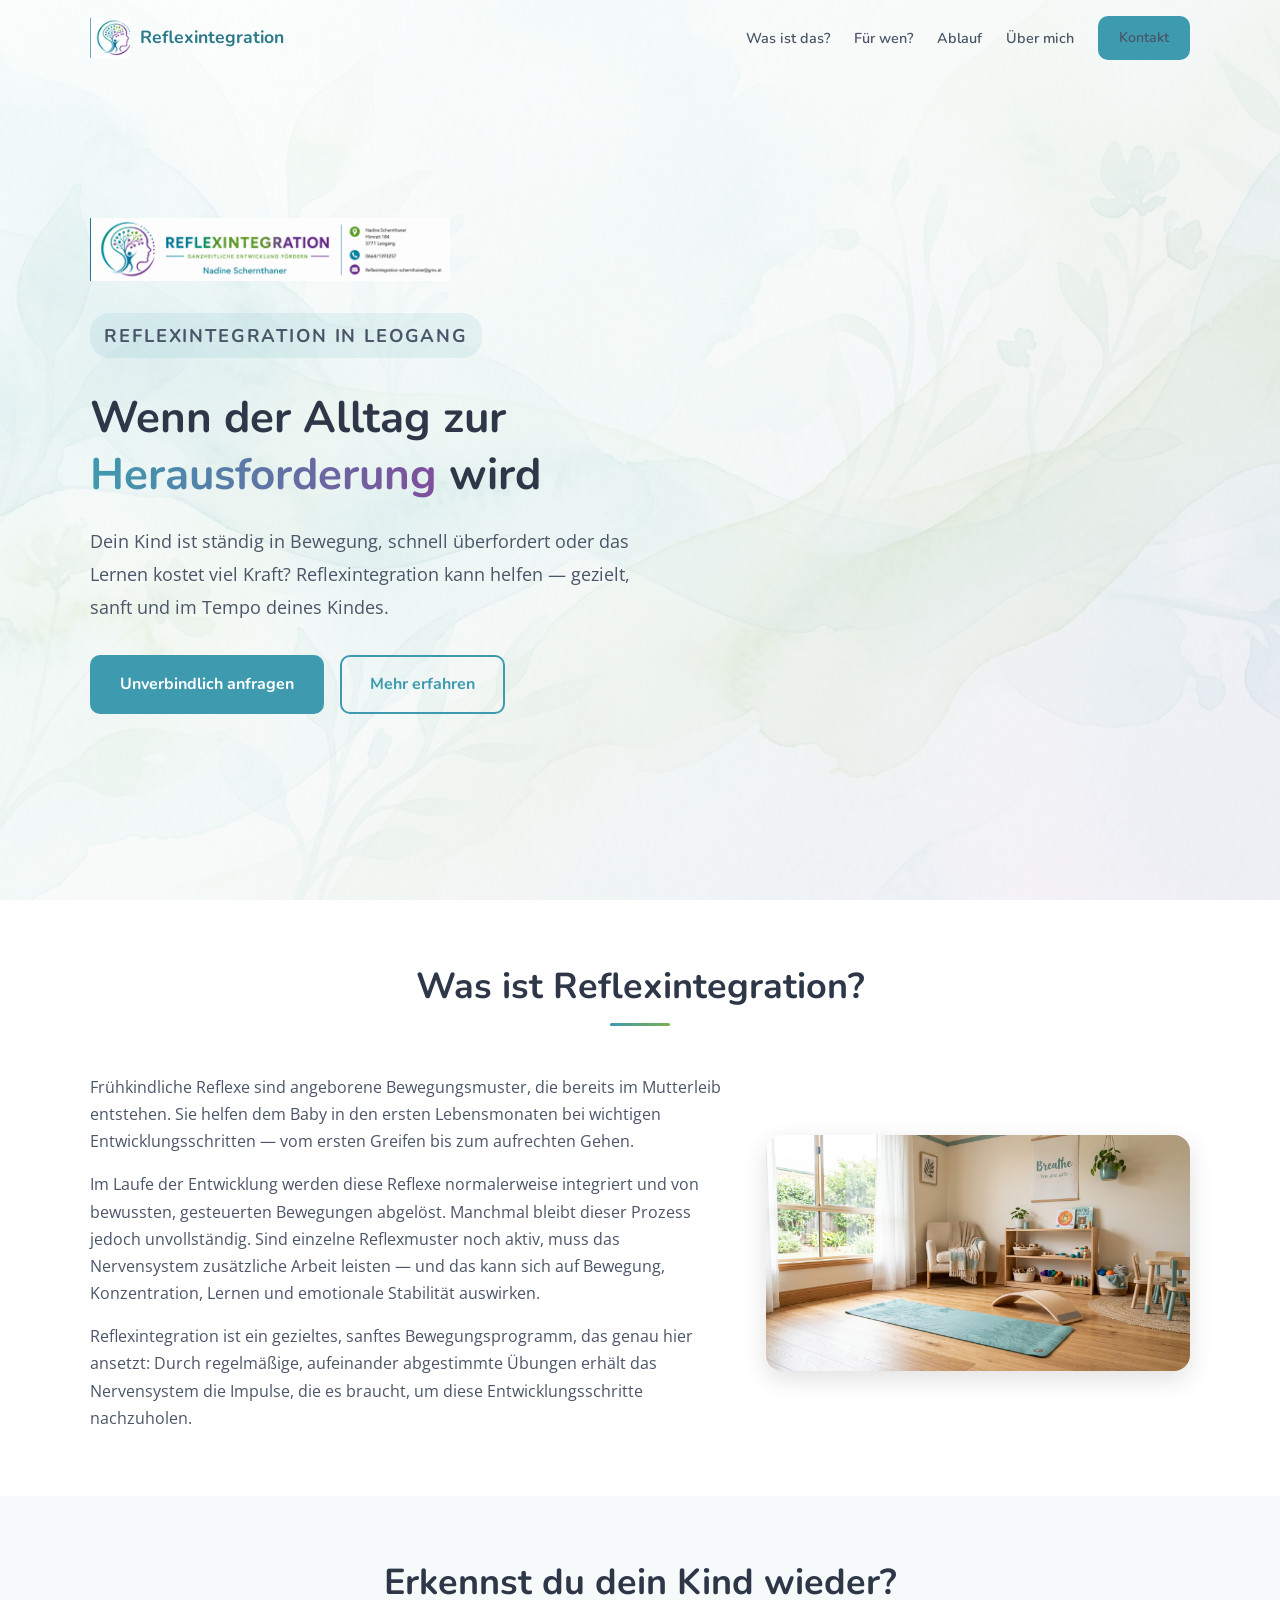
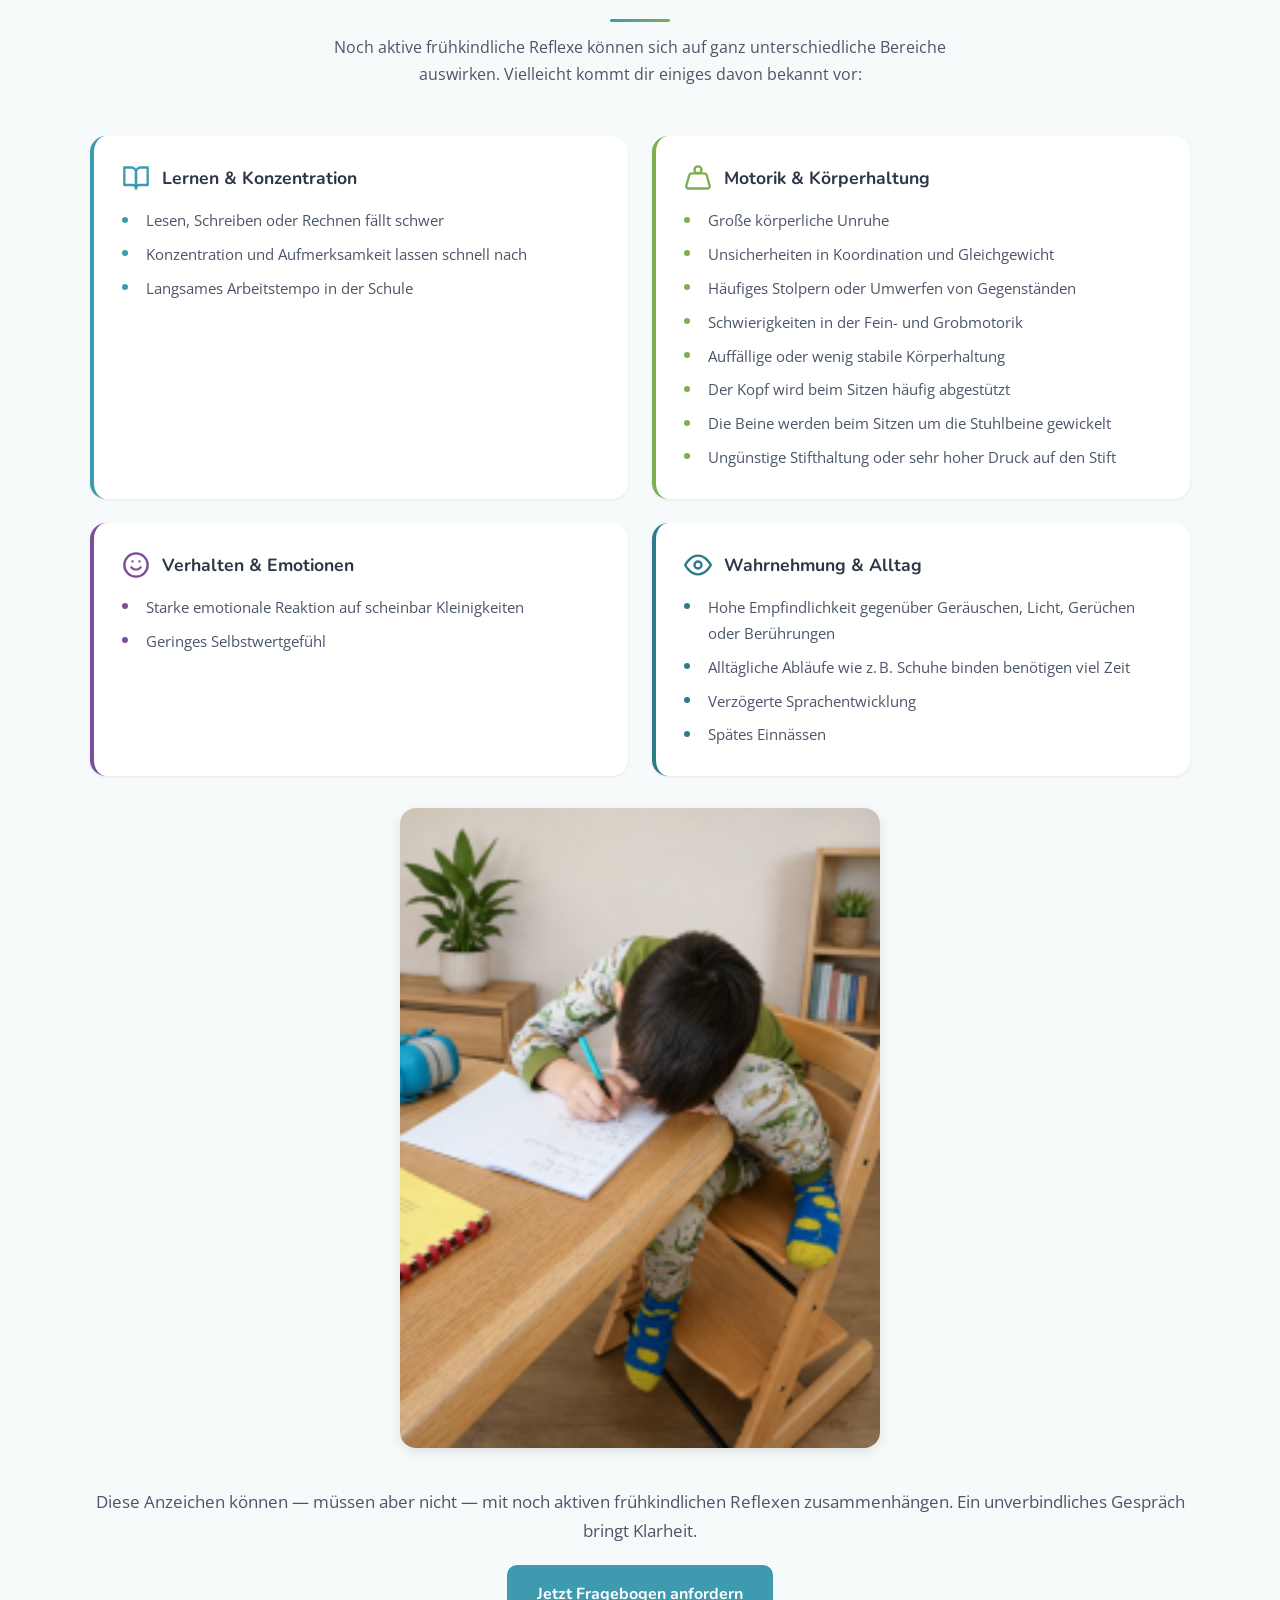
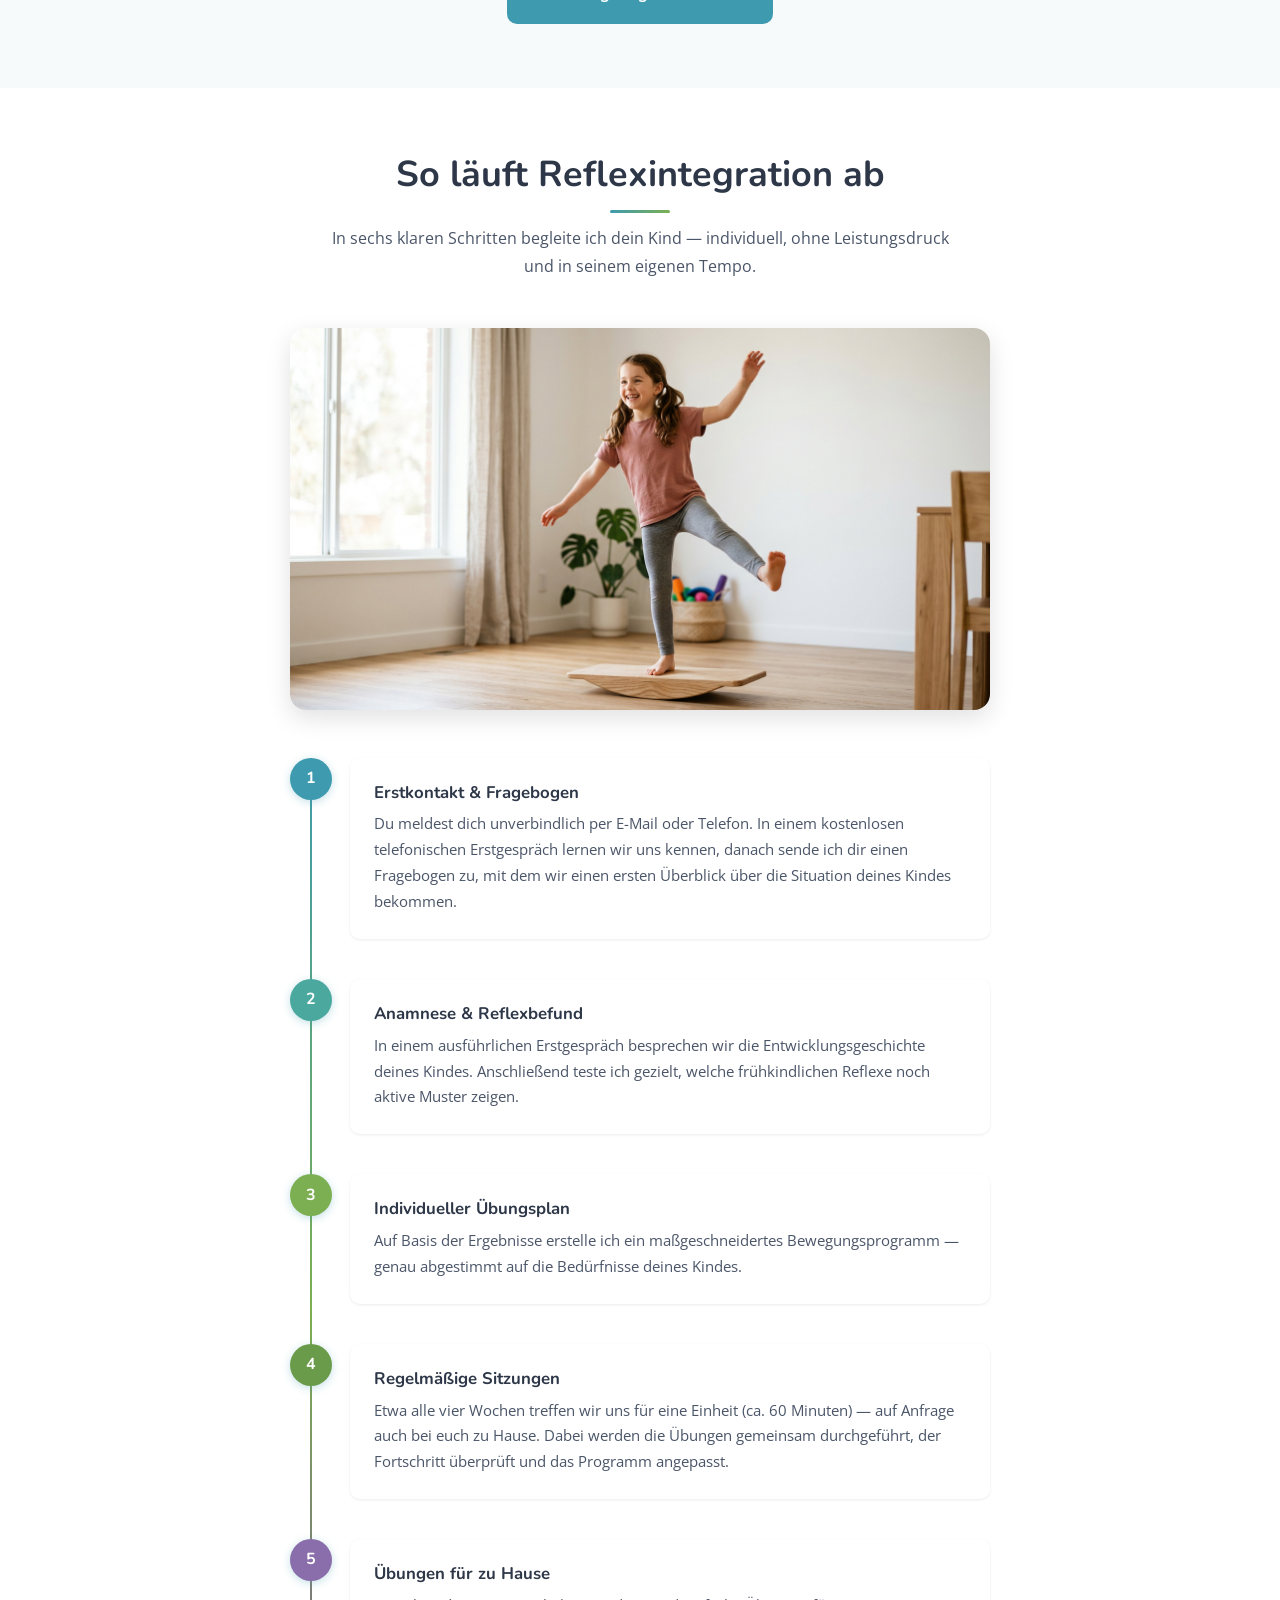
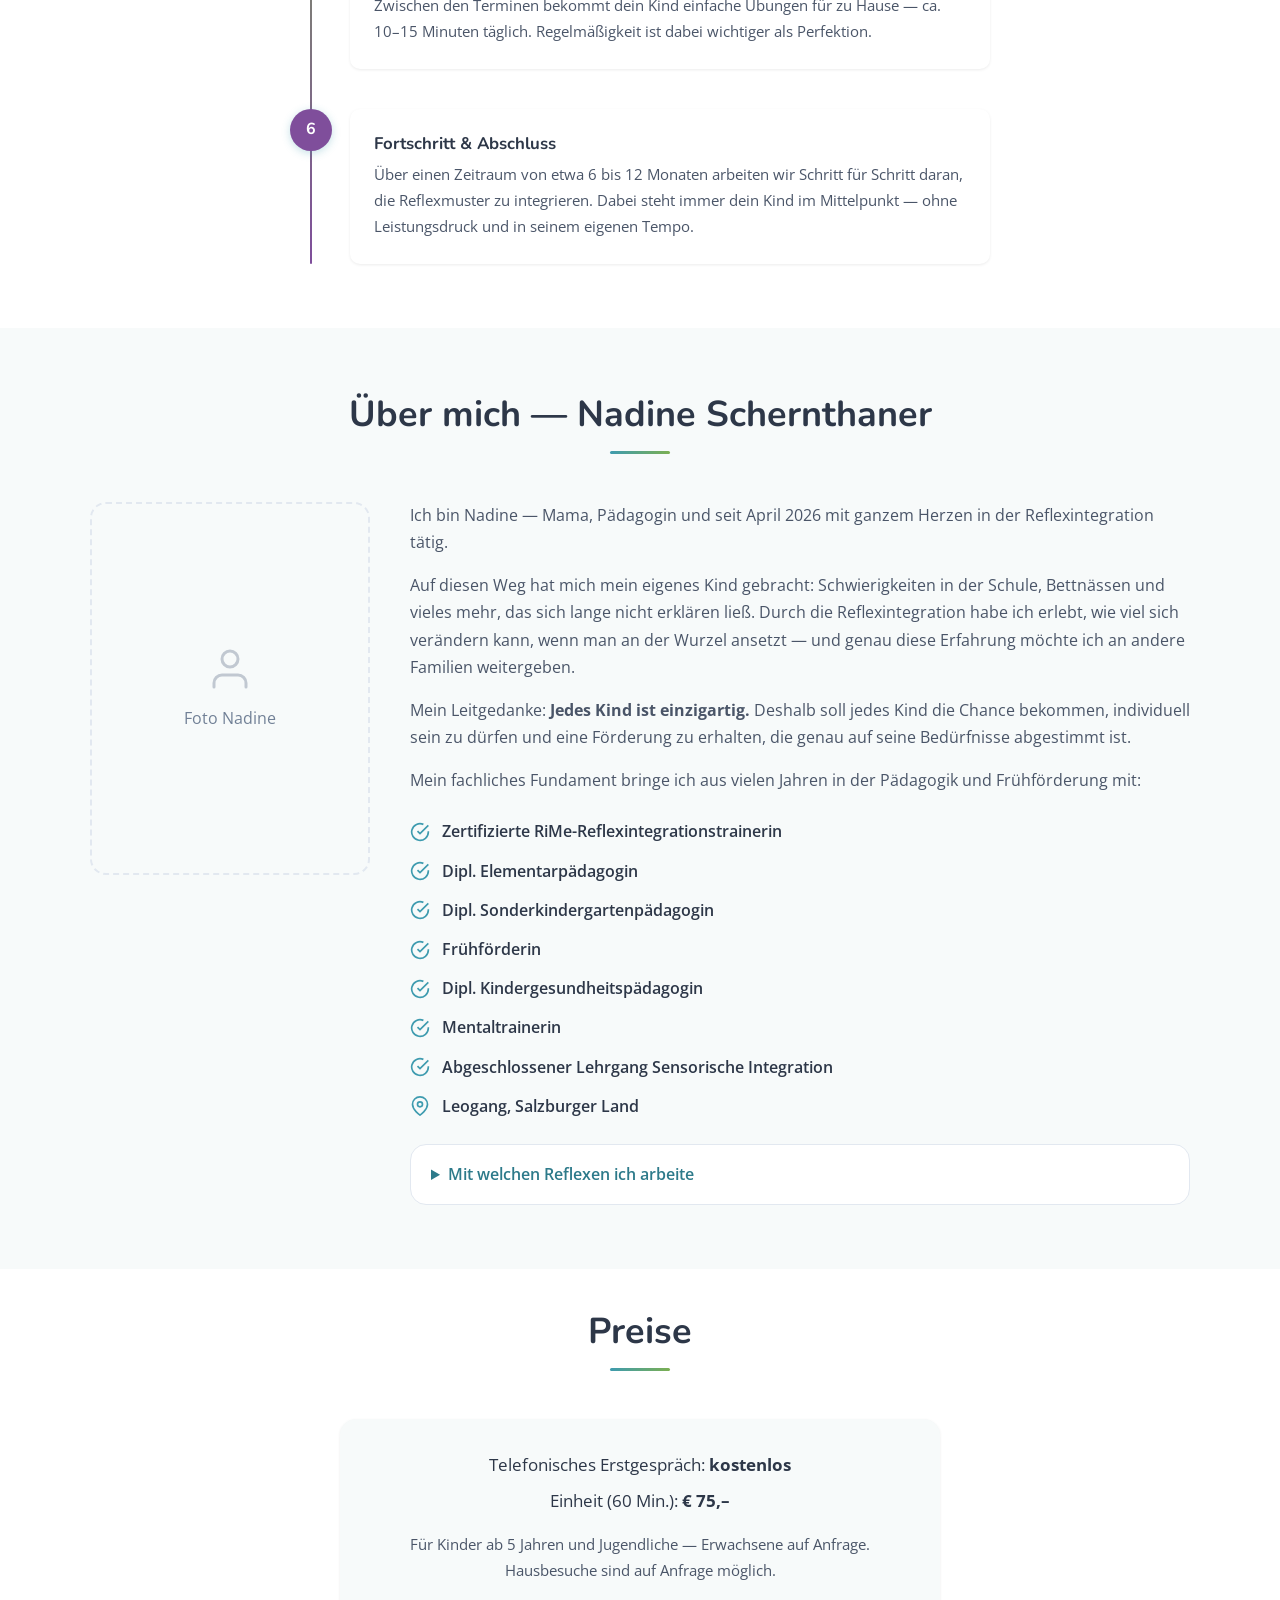
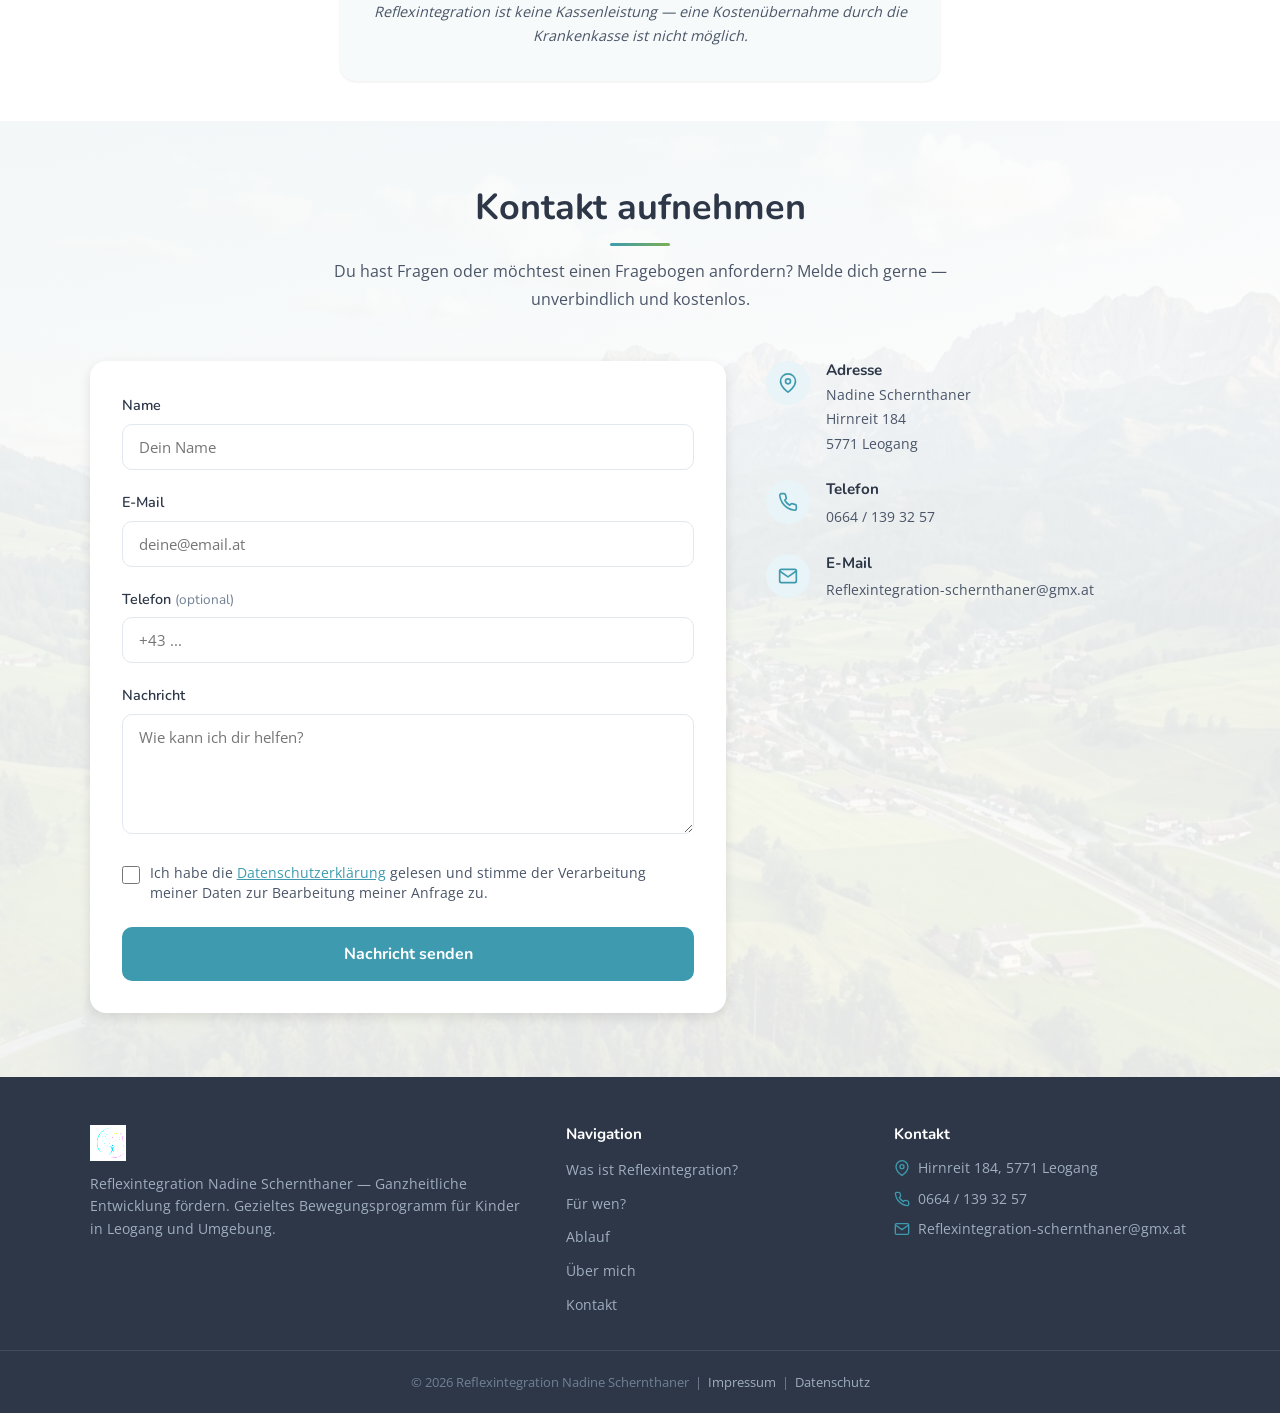
==== commit 5cb0683e: "Implemented changes" ====
--- a/index.html
+++ b/index.html
@@ -21,10 +21,9 @@
   <link rel="icon" type="image/png" sizes="16x16" href="images/favicon-16x16.png">
   <link rel="apple-touch-icon" sizes="180x180" href="images/apple-touch-icon.png">
 
-  <!-- Fonts -->
-  <link rel="preconnect" href="https://fonts.googleapis.com">
-  <link rel="preconnect" href="https://fonts.gstatic.com" crossorigin>
-  <link rel="stylesheet" href="https://fonts.googleapis.com/css2?family=Nunito:wght@400;600;700&family=Open+Sans:wght@400;600&display=swap">
+  <!-- Fonts (lokal gehostet) -->
+  <link rel="preload" href="fonts/nunito-latin-wght-normal.woff2" as="font" type="font/woff2" crossorigin>
+  <link rel="preload" href="fonts/open-sans-latin-wght-normal.woff2" as="font" type="font/woff2" crossorigin>
 
   <!-- Styles -->
   <link rel="stylesheet" href="css/styles.css">
@@ -226,7 +225,7 @@
             <div class="timeline-number">1</div>
             <div class="timeline-content">
               <h3>Erstkontakt &amp; Fragebogen</h3>
-              <p>Du meldest dich unverbindlich per E-Mail oder Telefon. Ich sende dir einen Fragebogen zu, mit dem wir einen ersten Überblick über die Situation deines Kindes bekommen.</p>
+              <p>Du meldest dich unverbindlich per E-Mail oder Telefon. In einem kostenlosen telefonischen Erstgespräch lernen wir uns kennen, danach sende ich dir einen Fragebogen zu, mit dem wir einen ersten Überblick über die Situation deines Kindes bekommen.</p>
             </div>
           </div>
 
@@ -250,7 +249,7 @@
             <div class="timeline-number">4</div>
             <div class="timeline-content">
               <h3>Regelmäßige Sitzungen</h3>
-              <p>Etwa alle vier Wochen treffen wir uns für eine Einheit (ca. 45–60 Minuten). Dabei werden die Übungen gemeinsam durchgeführt, der Fortschritt überprüft und das Programm angepasst.</p>
+              <p>Etwa alle vier Wochen treffen wir uns für eine Einheit (ca. 60 Minuten) — auf Anfrage auch bei euch zu Hause. Dabei werden die Übungen gemeinsam durchgeführt, der Fortschritt überprüft und das Programm angepasst.</p>
             </div>
           </div>
 
@@ -286,23 +285,49 @@
             <span>Foto Nadine</span>
           </div>
           <div class="about-text reveal">
-            <p><strong>[PLATZHALTER]</strong> — Hier kommt der persönliche Text von Nadine: ihre Ausbildung, Qualifikationen, Motivation und ihr Hintergrund. Bitte die Angaben aus dem Fragebogen ergänzen.</p>
-            <p>Lorem ipsum dolor sit amet, consectetur adipiscing elit. Sed do eiusmod tempor incididunt ut labore et dolore magna aliqua. Ut enim ad minim veniam, quis nostrud exercitation ullamco laboris nisi ut aliquip ex ea commodo consequat.</p>
-            <p>Duis aute irure dolor in reprehenderit in voluptate velit esse cillum dolore eu fugiat nulla pariatur. Excepteur sint occaecat cupidatat non proident.</p>
+            <p>Ich bin Nadine — Mama, Pädagogin und seit April 2026 mit ganzem Herzen in der Reflexintegration tätig.</p>
+            <p>Auf diesen Weg hat mich mein eigenes Kind gebracht: Schwierigkeiten in der Schule, Bettnässen und vieles mehr, das sich lange nicht erklären ließ. Durch die Reflexintegration habe ich erlebt, wie viel sich verändern kann, wenn man an der Wurzel ansetzt — und genau diese Erfahrung möchte ich an andere Familien weitergeben.</p>
+            <p>Mein Leitgedanke: <strong>Jedes Kind ist einzigartig.</strong> Deshalb soll jedes Kind die Chance bekommen, individuell sein zu dürfen und eine Förderung zu erhalten, die genau auf seine Bedürfnisse abgestimmt ist.</p>
+            <p>Mein fachliches Fundament bringe ich aus vielen Jahren in der Pädagogik und Frühförderung mit:</p>
             <ul class="about-credentials">
               <li>
                 <svg viewBox="0 0 24 24" fill="none" stroke="currentColor" stroke-width="2"><path d="M22 11.08V12a10 10 0 1 1-5.93-9.14"/><polyline points="22 4 12 14.01 9 11.01"/></svg>
-                Zertifizierte Reflexintegrations-Trainerin
-              </li>
-              <li>
-                <svg viewBox="0 0 24 24" fill="none" stroke="currentColor" stroke-width="2"><path d="M22 11.08V12a10 10 0 1 1-5.93-9.14"/><polyline points="22 4 12 14.01 9 11.01"/></svg>
-                [Weitere Qualifikation ergänzen]
+                Zertifizierte RiMe-Reflexintegrationstrainerin
+              </li>
+              <li>
+                <svg viewBox="0 0 24 24" fill="none" stroke="currentColor" stroke-width="2"><path d="M22 11.08V12a10 10 0 1 1-5.93-9.14"/><polyline points="22 4 12 14.01 9 11.01"/></svg>
+                Dipl. Elementarpädagogin
+              </li>
+              <li>
+                <svg viewBox="0 0 24 24" fill="none" stroke="currentColor" stroke-width="2"><path d="M22 11.08V12a10 10 0 1 1-5.93-9.14"/><polyline points="22 4 12 14.01 9 11.01"/></svg>
+                Dipl. Sonderkindergartenpädagogin
+              </li>
+              <li>
+                <svg viewBox="0 0 24 24" fill="none" stroke="currentColor" stroke-width="2"><path d="M22 11.08V12a10 10 0 1 1-5.93-9.14"/><polyline points="22 4 12 14.01 9 11.01"/></svg>
+                Frühförderin
+              </li>
+              <li>
+                <svg viewBox="0 0 24 24" fill="none" stroke="currentColor" stroke-width="2"><path d="M22 11.08V12a10 10 0 1 1-5.93-9.14"/><polyline points="22 4 12 14.01 9 11.01"/></svg>
+                Dipl. Kindergesundheitspädagogin
+              </li>
+              <li>
+                <svg viewBox="0 0 24 24" fill="none" stroke="currentColor" stroke-width="2"><path d="M22 11.08V12a10 10 0 1 1-5.93-9.14"/><polyline points="22 4 12 14.01 9 11.01"/></svg>
+                Mentaltrainerin
+              </li>
+              <li>
+                <svg viewBox="0 0 24 24" fill="none" stroke="currentColor" stroke-width="2"><path d="M22 11.08V12a10 10 0 1 1-5.93-9.14"/><polyline points="22 4 12 14.01 9 11.01"/></svg>
+                Abgeschlossener Lehrgang Sensorische Integration
               </li>
               <li>
                 <svg viewBox="0 0 24 24" fill="none" stroke="currentColor" stroke-width="2"><path d="M21 10c0 7-9 13-9 13s-9-6-9-13a9 9 0 0 1 18 0z"/><circle cx="12" cy="10" r="3"/></svg>
                 Leogang, Salzburger Land
               </li>
             </ul>
+            <details class="about-reflexes">
+              <summary>Mit welchen Reflexen ich arbeite</summary>
+              <p>Furcht-Lähmungs-Reflex, Moro-Reflex, Landau-Reflex, Asymmetrisch tonischer Nackenreflex (ATNR), Symmetrisch tonischer Nackenreflex (STNR), Tonischer Labyrinthreflex (TLR), Spinaler Galant, Babkin-Reflex (Palmar), Saugreflex, Amphibienreflex, Plantarreflex, Greif- und Hochziehreflex.</p>
+              <p><strong>Zusatzausbildungen:</strong> Spinaler Perez-Reflex, Bonding-Reflex.</p>
+            </details>
           </div>
         </div>
       </div>
@@ -316,10 +341,10 @@
         </div>
         <div style="max-width:600px;margin:0 auto;text-align:center;" class="reveal">
           <div style="background:var(--clr-bg-alt);border-radius:var(--radius-lg);padding:2rem;box-shadow:var(--shadow-sm);">
-            <p style="color:var(--clr-text-muted);margin-bottom:1rem;"><strong>[PLATZHALTER]</strong> — Preise werden nach Rückmeldung ergänzt.</p>
-            <p style="color:var(--clr-text-muted);font-size:0.95rem;">Erstgespräch &amp; Reflexbefund: <strong>€ XX,–</strong></p>
-            <p style="color:var(--clr-text-muted);font-size:0.95rem;">Einzelsitzung (45–60 Min.): <strong>€ XX,–</strong></p>
-            <p style="color:var(--clr-text-muted);font-size:0.95rem;margin-top:1rem;font-style:italic;">Informationen zur Kostenübernahme durch Krankenkassen auf Anfrage.</p>
+            <p style="font-size:1.05rem;margin-bottom:0.5rem;">Telefonisches Erstgespräch: <strong>kostenlos</strong></p>
+            <p style="font-size:1.05rem;">Einheit (60 Min.): <strong>€ 75,–</strong></p>
+            <p style="color:var(--clr-text-muted);font-size:0.95rem;margin-top:1rem;">Für Kinder ab 5 Jahren und Jugendliche — Erwachsene auf Anfrage.<br>Hausbesuche sind auf Anfrage möglich.</p>
+            <p style="color:var(--clr-text-muted);font-size:0.9rem;margin-top:1rem;font-style:italic;">Reflexintegration ist keine Kassenleistung — eine Kostenübernahme durch die Krankenkasse ist nicht möglich.</p>
           </div>
         </div>
       </div>
@@ -454,7 +479,7 @@
     </div>
     <div class="footer-bottom">
       <div class="container">
-        &copy; 2025 Reflexintegration Nadine Schernthaner &nbsp;|&nbsp;
+        &copy; 2026 Reflexintegration Nadine Schernthaner &nbsp;|&nbsp;
         <a href="impressum.html">Impressum</a> &nbsp;|&nbsp;
         <a href="datenschutz.html">Datenschutz</a>
       </div>
--- a/css/styles.css
+++ b/css/styles.css
@@ -2,6 +2,23 @@
    Reflexintegration — Nadine Schernthaner
    Mobile-first responsive stylesheet
    ============================================ */
+
+/* Lokal gehostete Schriften (keine Verbindung zu Google) */
+@font-face {
+  font-family: 'Nunito';
+  font-style: normal;
+  font-weight: 200 1000;
+  font-display: swap;
+  src: url('../fonts/nunito-latin-wght-normal.woff2') format('woff2');
+}
+
+@font-face {
+  font-family: 'Open Sans';
+  font-style: normal;
+  font-weight: 300 800;
+  font-display: swap;
+  src: url('../fonts/open-sans-latin-wght-normal.woff2') format('woff2');
+}
 
 :root {
   --clr-teal: #3e9baf;
@@ -691,6 +708,25 @@
   color: var(--clr-teal);
 }
 
+.about-reflexes {
+  margin-top: 1.5rem;
+  padding: 1rem 1.25rem;
+  background: var(--clr-bg);
+  border: 1px solid var(--clr-border);
+  border-radius: var(--radius-lg);
+}
+
+.about-reflexes summary {
+  cursor: pointer;
+  font-weight: 600;
+  color: var(--clr-teal-dark);
+}
+
+.about-reflexes p {
+  margin: 0.75rem 0 0;
+  font-size: 0.95rem;
+}
+
 /* ---- Kontakt ---- */
 
 .contact-section {
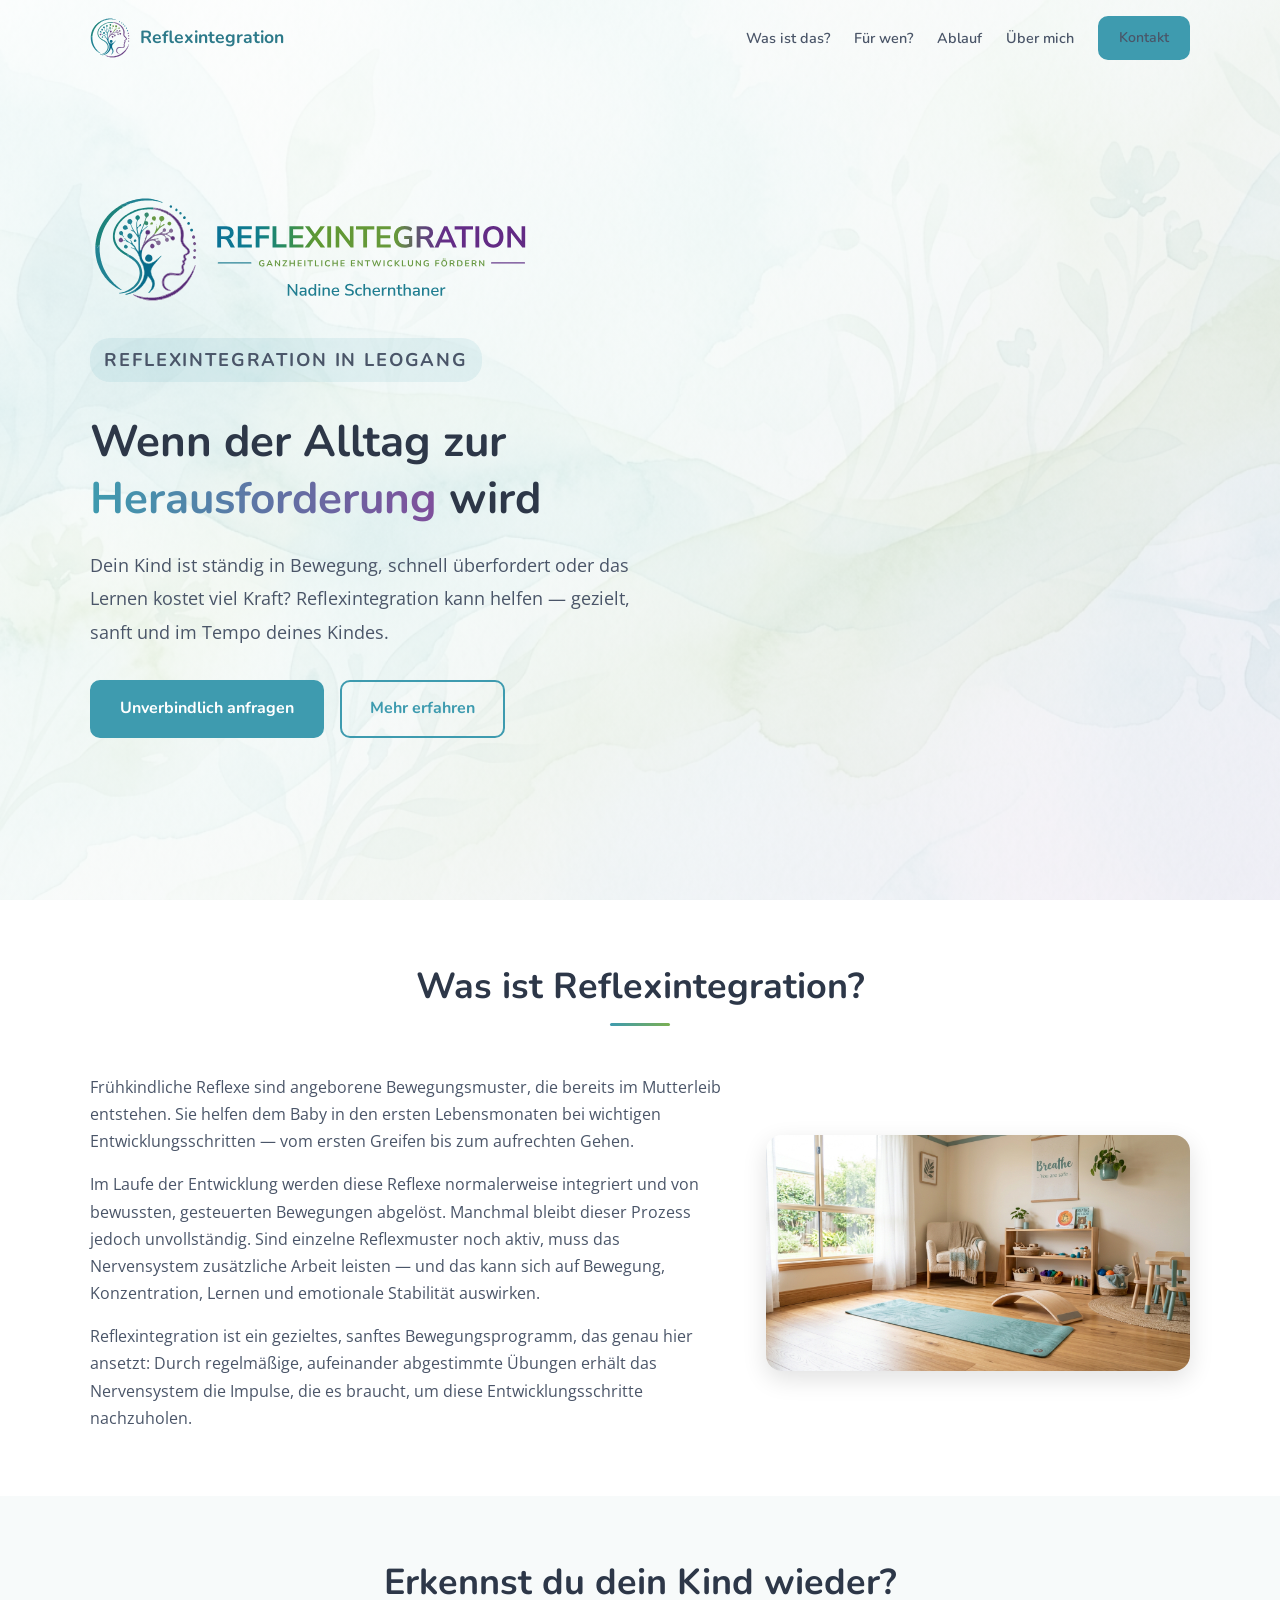
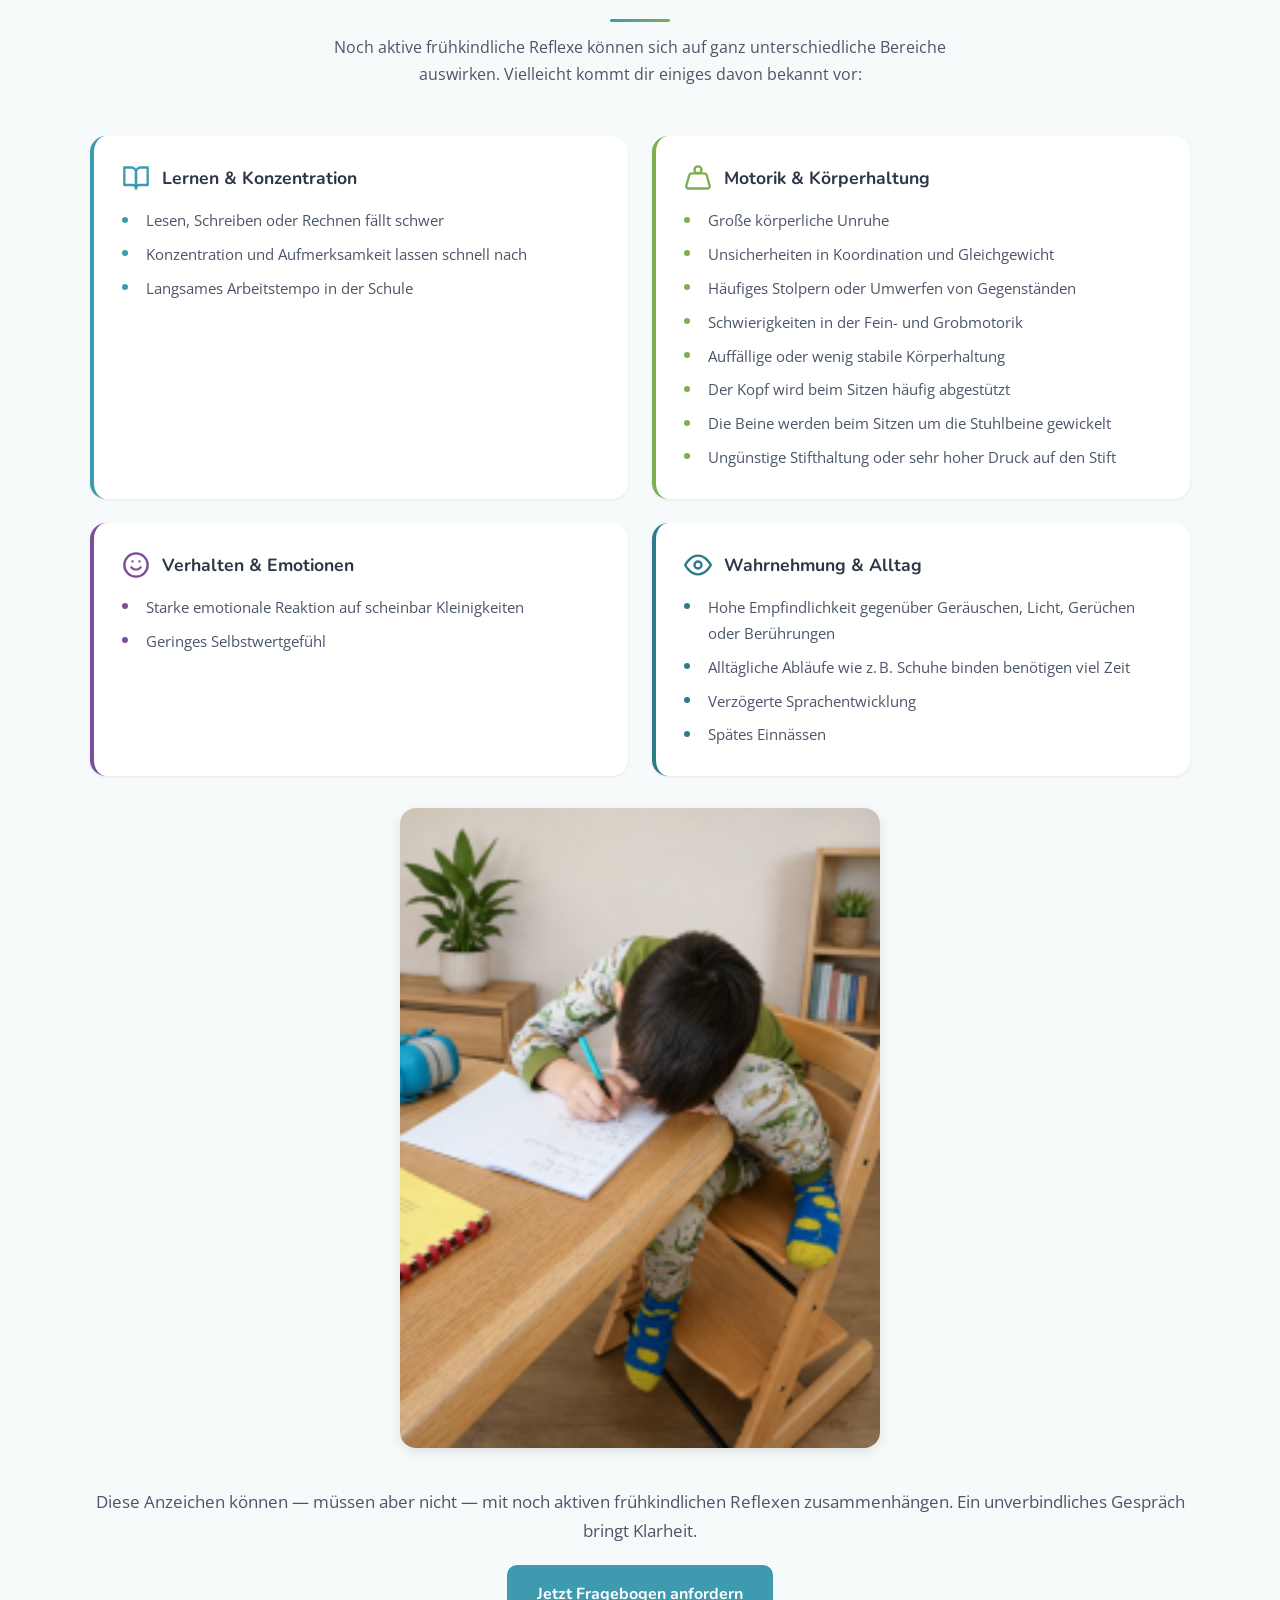
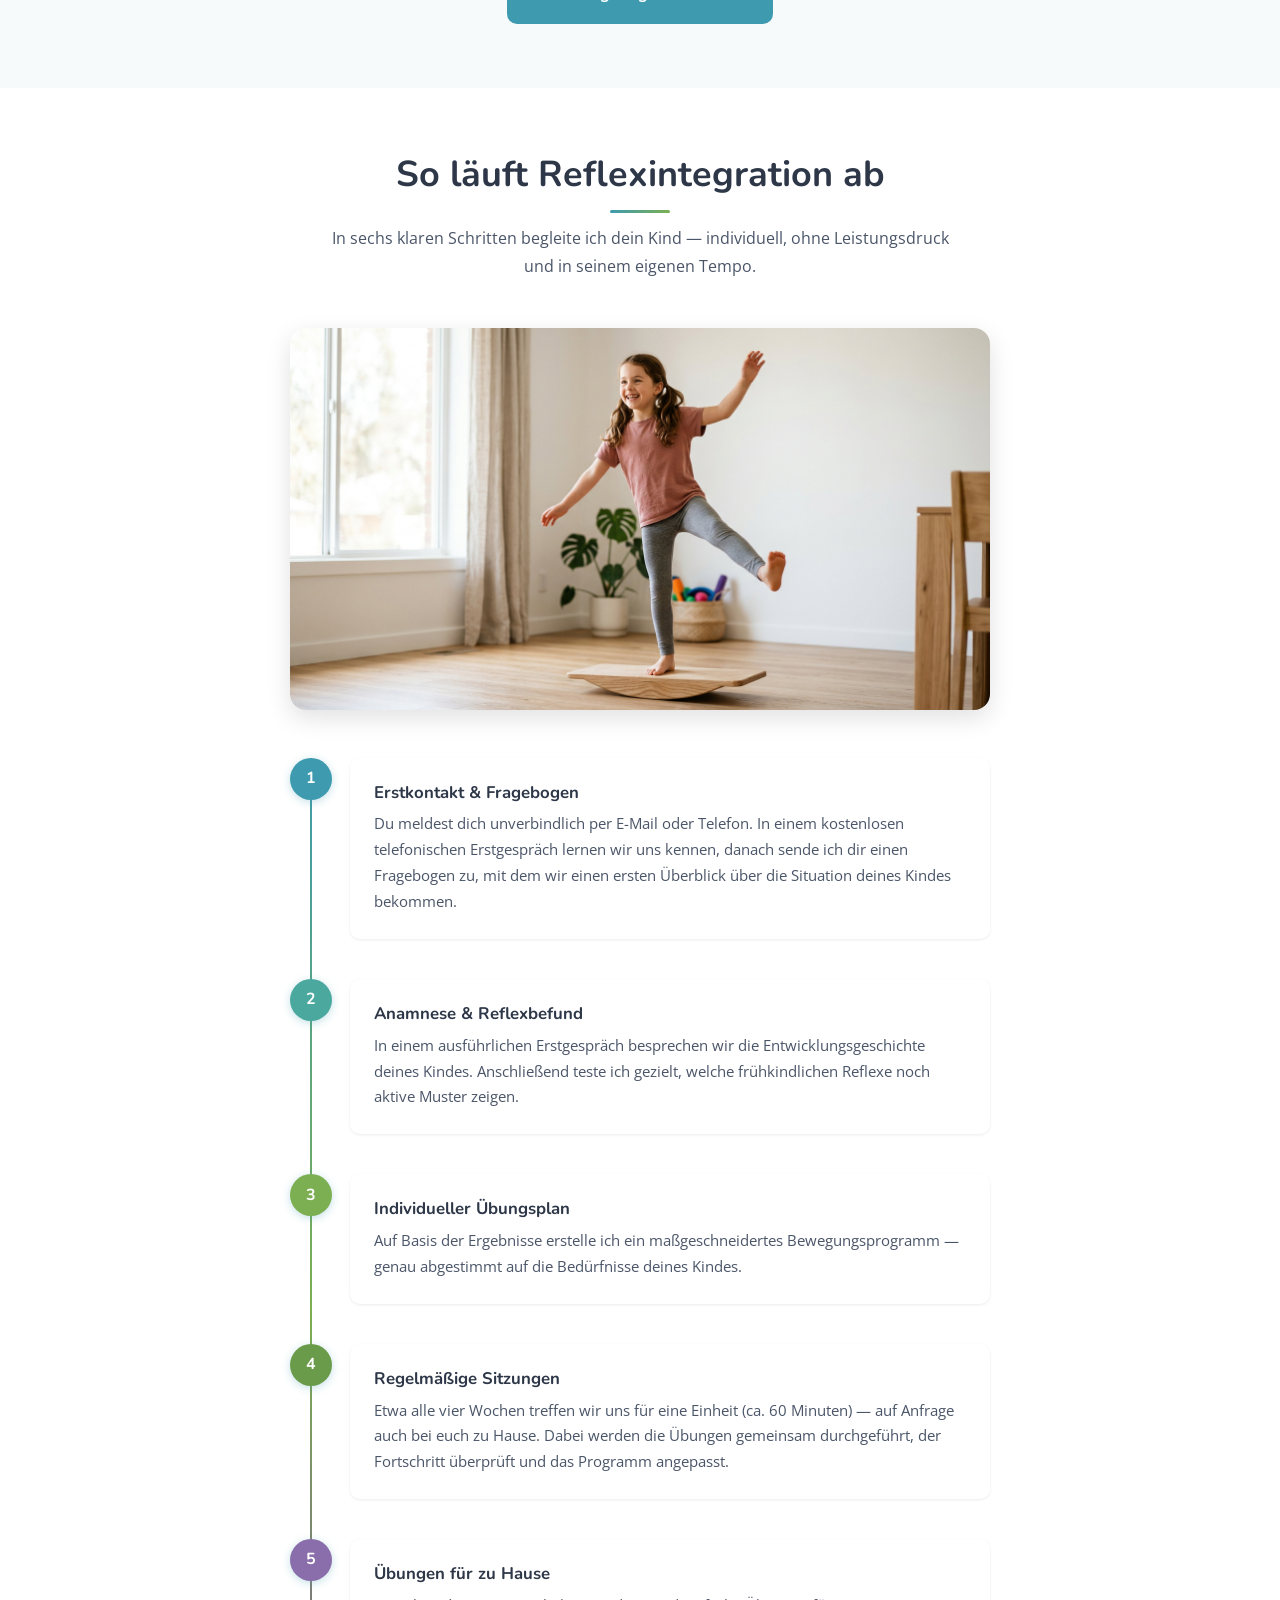
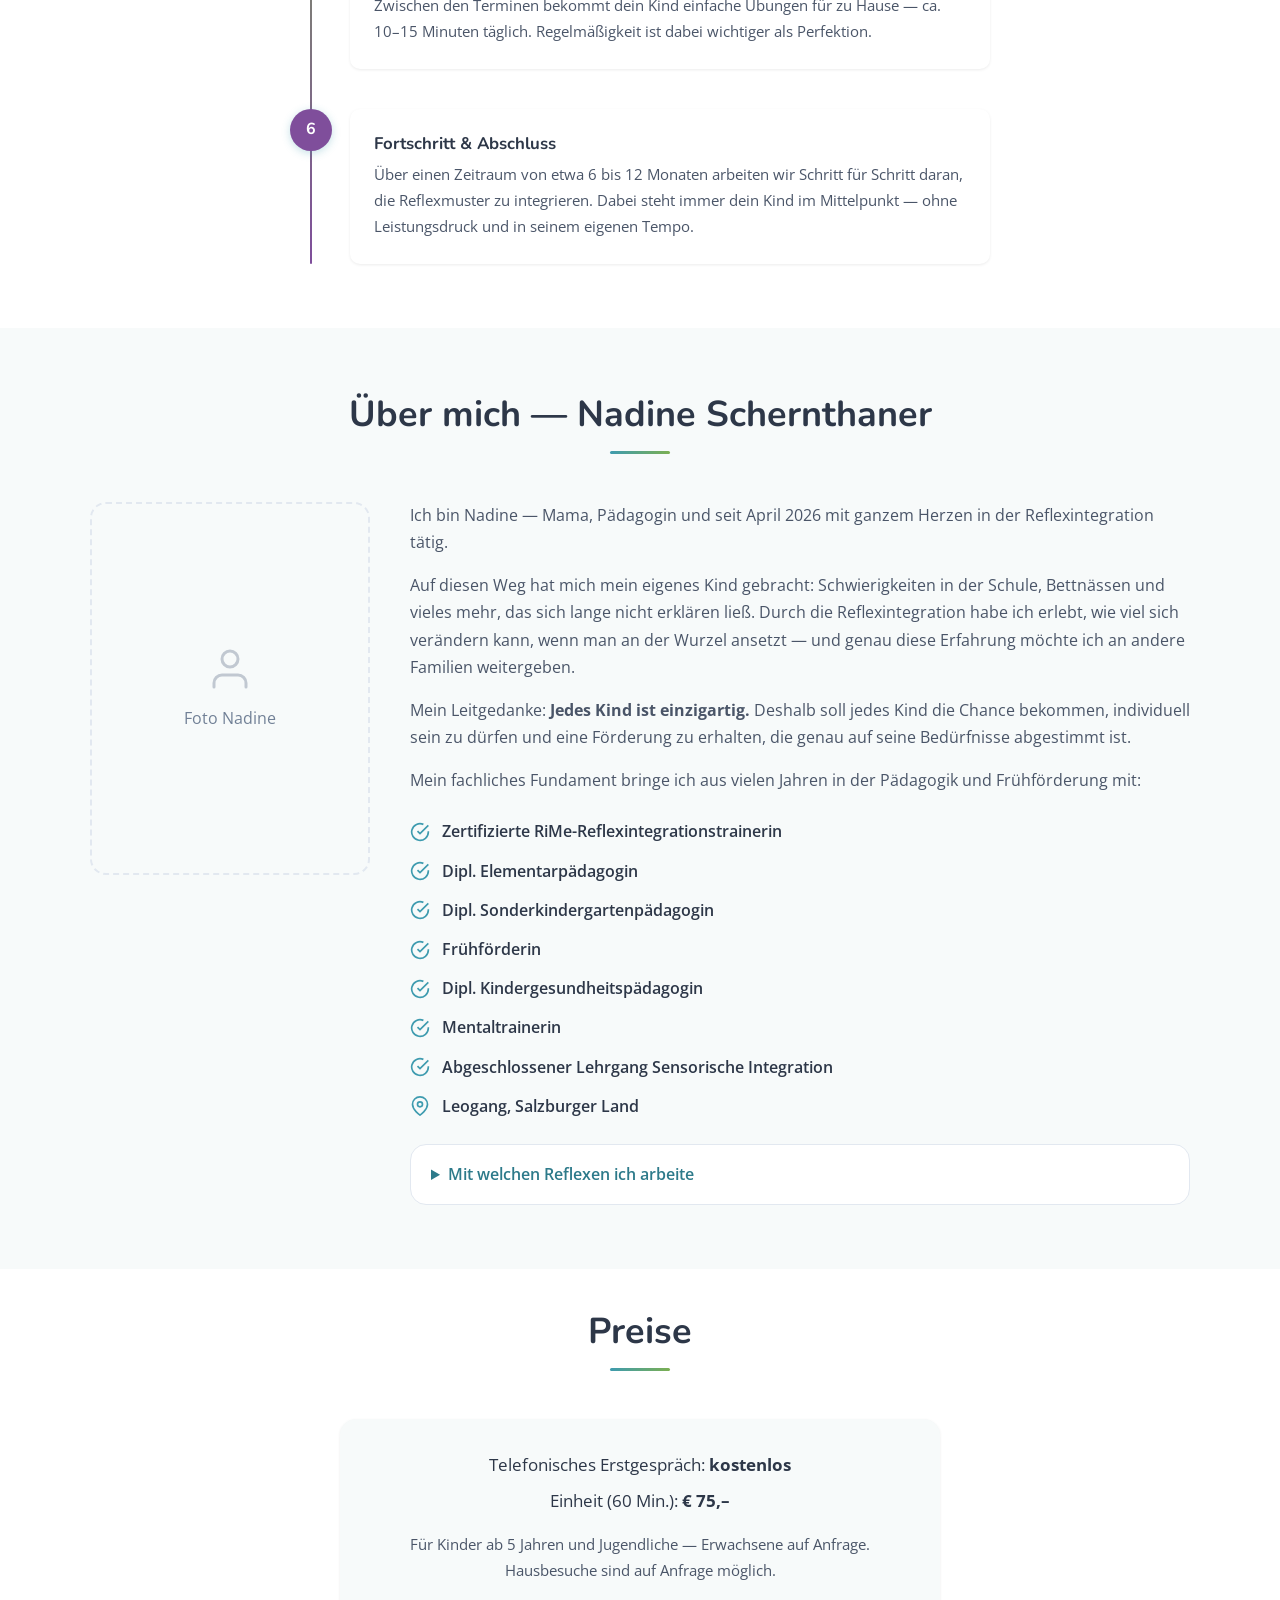
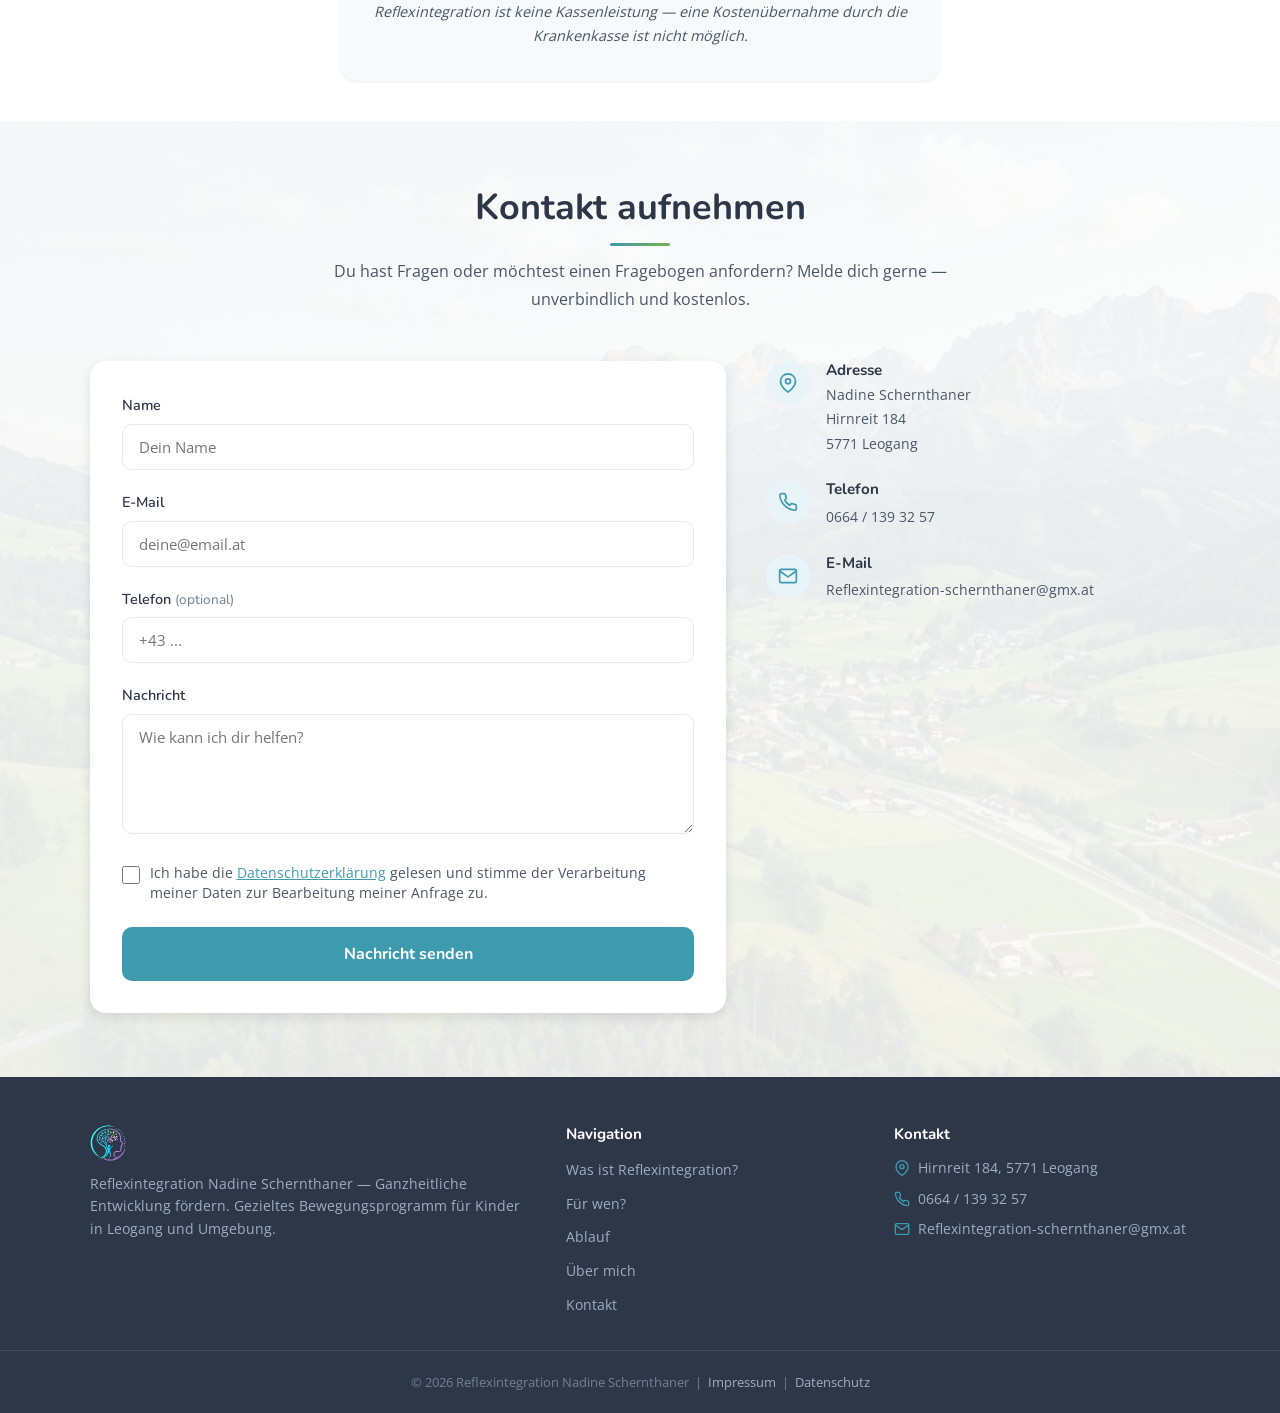
==== commit 12369a96: "Inhalte von Nadine einpflegen und neues Logo einbinden - Über mich: persönlicher Text, Motivation, Q" ====
--- a/index.html
+++ b/index.html
@@ -13,10 +13,11 @@
   <meta property="og:description" content="Gezieltes Bewegungsprogramm für Kinder mit Lern- und Konzentrationsschwierigkeiten in Leogang, Salzburger Land.">
   <meta property="og:type" content="website">
   <meta property="og:url" content="https://www.reflexintegration-schernthaner.at/">
-  <meta property="og:image" content="https://www.reflexintegration-schernthaner.at/images/logo-banner.png">
+  <meta property="og:image" content="https://www.reflexintegration-schernthaner.at/images/og-image.png">
   <meta property="og:locale" content="de_AT">
 
   <!-- Favicons -->
+  <link rel="icon" type="image/svg+xml" href="images/reflexintegration-bildmarke.svg">
   <link rel="icon" type="image/png" sizes="32x32" href="images/favicon-32x32.png">
   <link rel="icon" type="image/png" sizes="16x16" href="images/favicon-16x16.png">
   <link rel="apple-touch-icon" sizes="180x180" href="images/apple-touch-icon.png">
@@ -64,7 +65,7 @@
   <nav class="navbar" role="navigation" aria-label="Hauptnavigation">
     <div class="container">
       <a href="#" class="nav-brand" aria-label="Startseite">
-        <img src="images/logo-icon.png" alt="Reflexintegration Logo" width="40" height="40">
+        <img src="images/reflexintegration-bildmarke.svg" alt="Reflexintegration Logo" width="40" height="40">
         <span>Reflexintegration</span>
       </a>
       <ul class="nav-links">
@@ -93,7 +94,7 @@
   <section class="hero" id="hero" style="background-image:url('images/hero-background.jfif');">
     <div class="container">
       <div class="hero-content">
-        <img src="images/logo-banner.png" alt="Reflexintegration Nadine Schernthaner — Ganzheitliche Entwicklung fördern" class="hero-logo" width="360" height="63">
+        <img src="images/reflexintegration-wort-bildmarke.svg" alt="Reflexintegration Nadine Schernthaner — Ganzheitliche Entwicklung fördern" class="hero-logo" width="440" height="112">
         <p class="hero-tagline">Reflexintegration in Leogang</p>
         <h1>Wenn der Alltag zur <span>Herausforderung</span> wird</h1>
         <p>Dein Kind ist ständig in Bewegung, schnell überfordert oder das Lernen kostet viel Kraft? Reflexintegration kann helfen — gezielt, sanft und im Tempo deines Kindes.</p>
@@ -444,7 +445,7 @@
       <div class="footer-grid">
 
         <div class="footer-brand">
-          <img src="images/logo-icon.png" alt="Reflexintegration Logo" width="36" height="36">
+          <img src="images/reflexintegration-bildmarke.svg" alt="Reflexintegration Logo" width="36" height="36">
           <p>Reflexintegration Nadine Schernthaner — Ganzheitliche Entwicklung fördern. Gezieltes Bewegungsprogramm für Kinder in Leogang und Umgebung.</p>
         </div>
 
--- a/css/styles.css
+++ b/css/styles.css
@@ -426,7 +426,9 @@
 
 .hero-logo {
   margin-bottom: 2rem;
-  max-width: 360px;
+  width: 100%;
+  max-width: 440px;
+  height: auto;
 }
 
 /* ---- Was ist Reflexintegration ---- */
